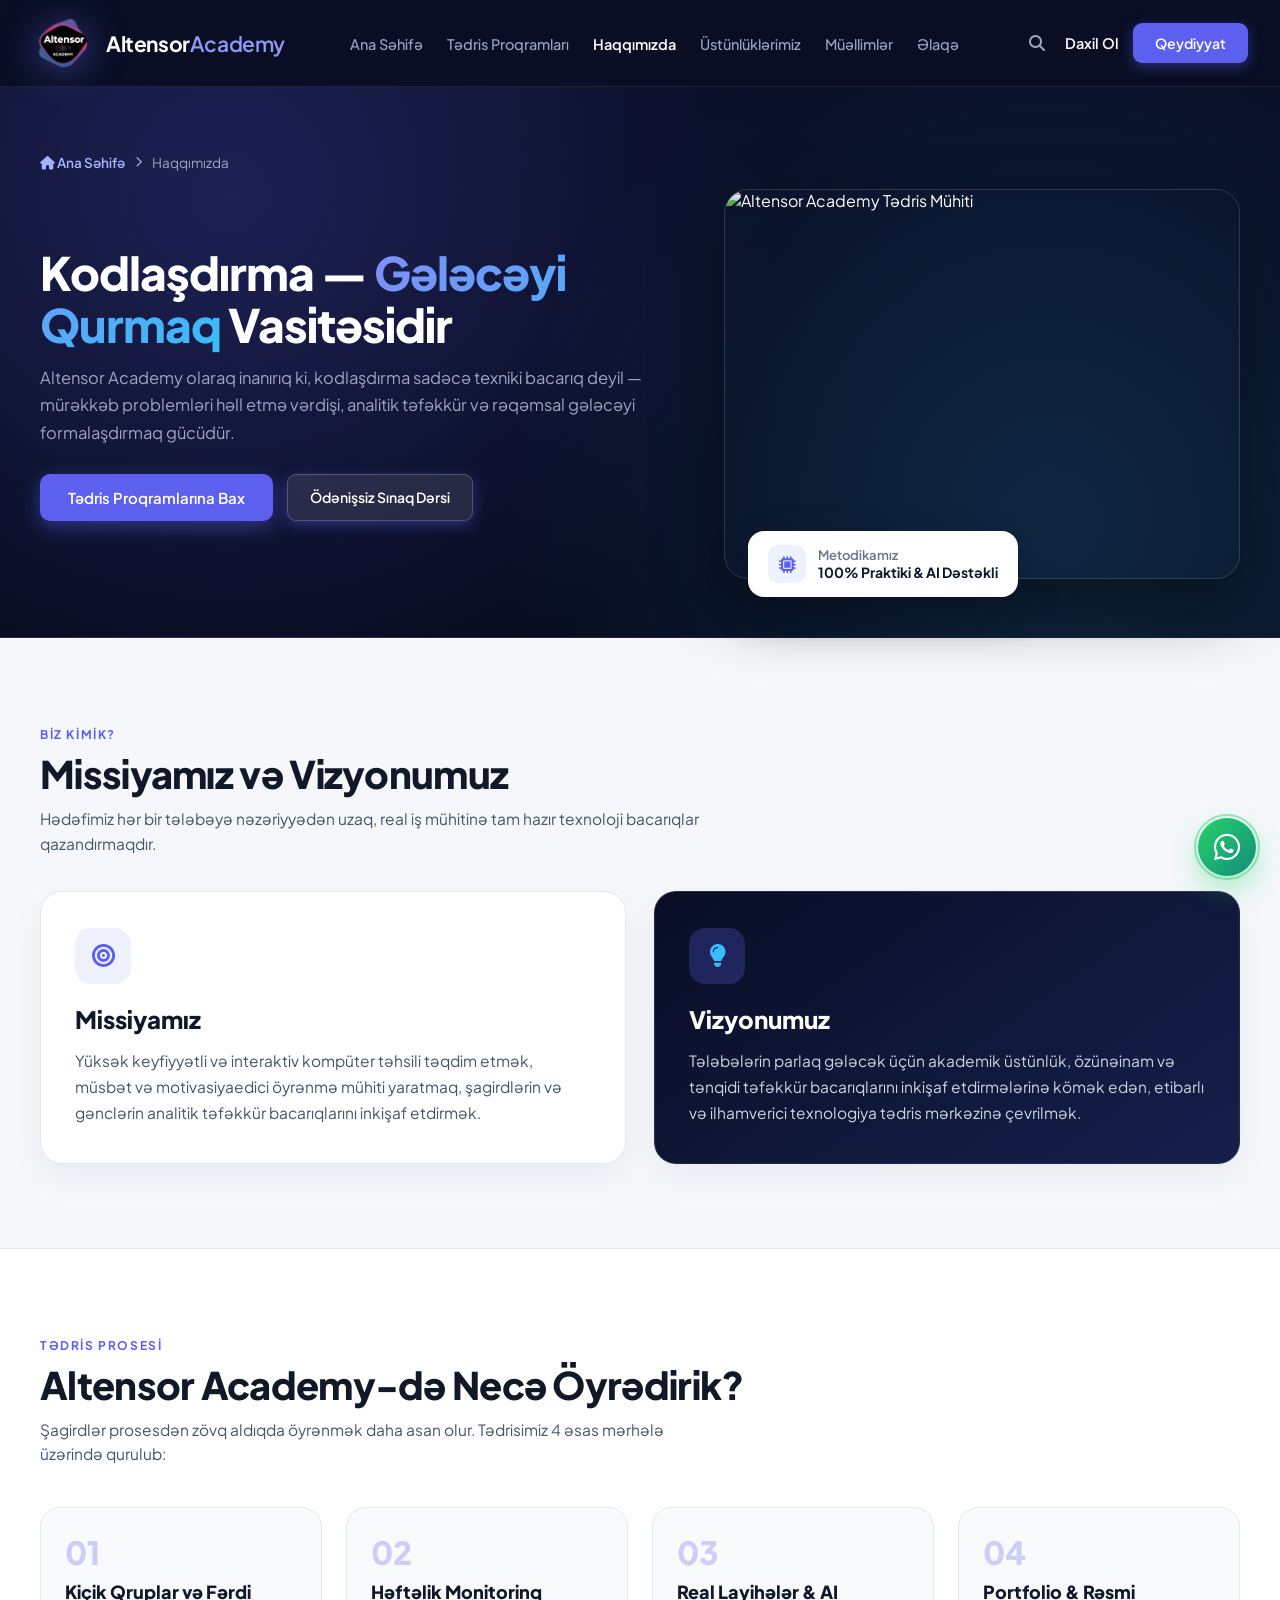
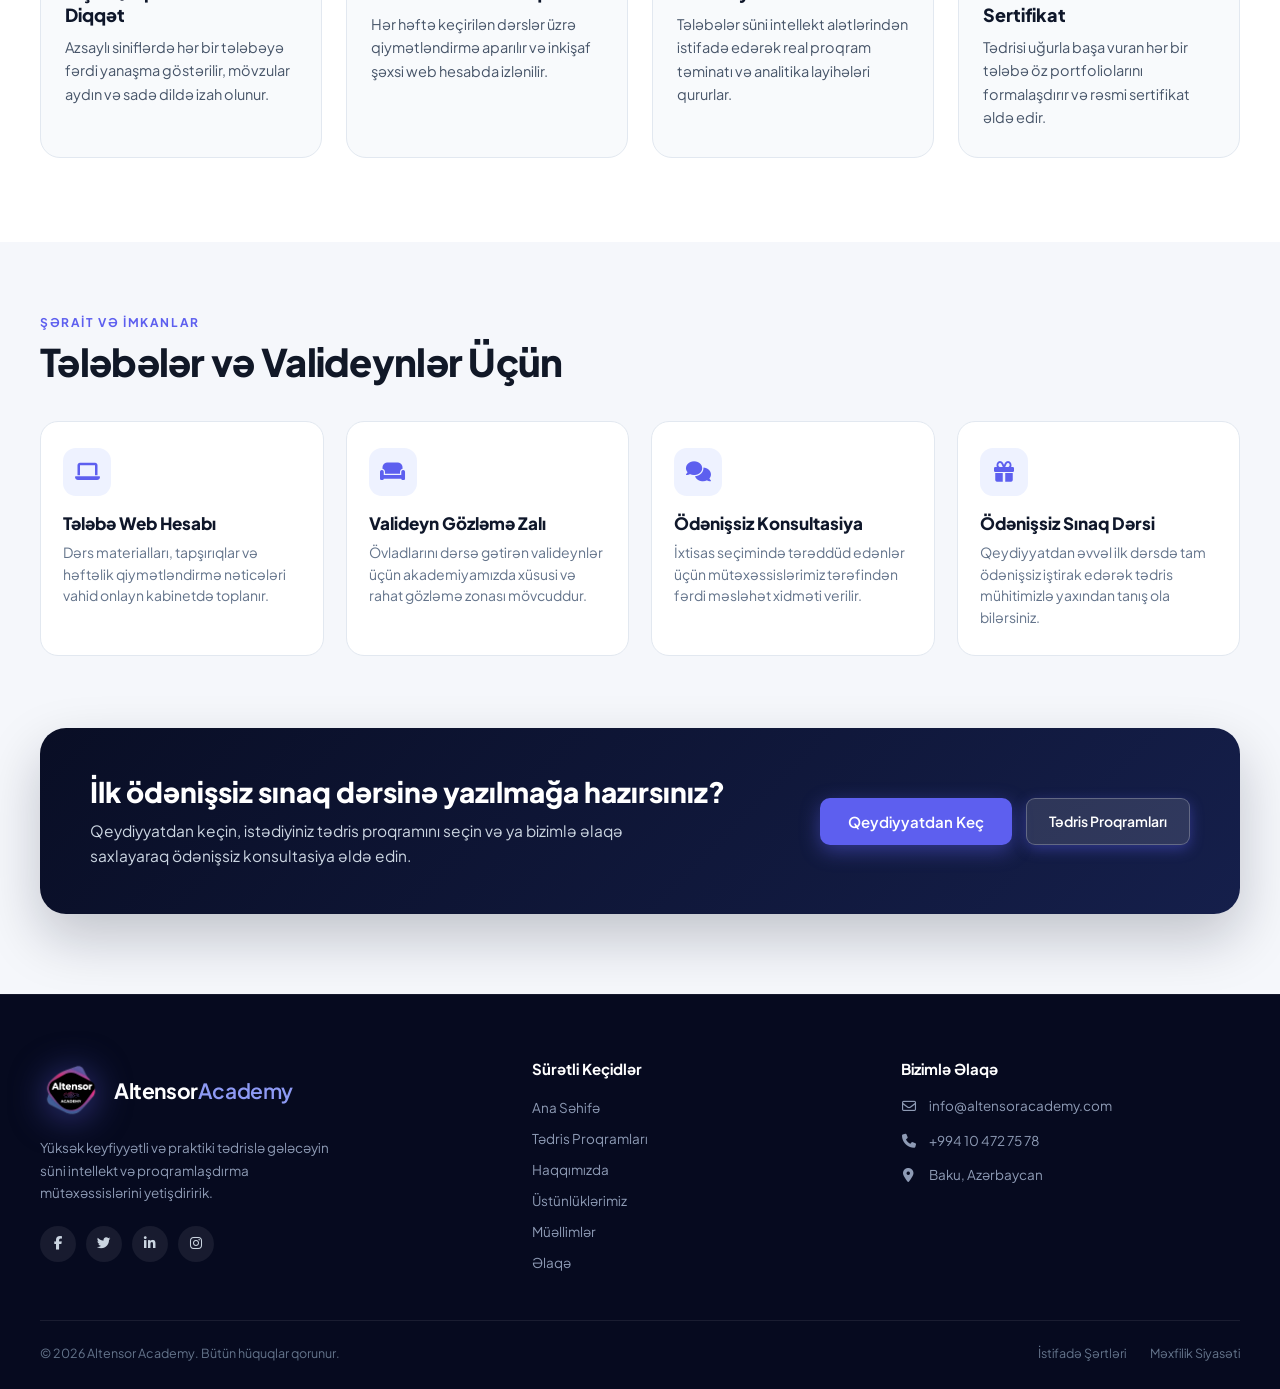
==== about.html @ 3a97adbc "Update Frontend: all pages, admin panel, mobile responsive, and api-altensoracademy.com config" ====
<!DOCTYPE html>
<html lang="az">
<head>
  <meta charset="UTF-8">
  <meta name="viewport" content="width=device-width, initial-scale=1.0">
  <title>Haqqımızda | Altensor Academy</title>

  <link rel="preconnect" href="https://fonts.googleapis.com">
  <link rel="preconnect" href="https://fonts.gstatic.com" crossorigin>
  <link href="https://fonts.googleapis.com/css2?family=Plus+Jakarta+Sans:wght@400;500;600;700;800&display=swap" rel="stylesheet">
  <link rel="stylesheet" href="https://cdnjs.cloudflare.com/ajax/libs/font-awesome/6.5.1/css/all.min.css">
  <link rel="stylesheet" href="css/style.css">
</head>
<body>

  <!-- TOP NAVIGATION BAR -->
  <header class="header-nav">
    <div class="nav-container">
      <a href="index.html" class="brand-logo" title="Altensor Academy">
        <img src="assets/images/logo.png" alt="Altensor Academy Loqo" class="main-logo-img">
        <div class="brand-name">
          Altensor<span>Academy</span>
        </div>
      </a>

      <ul class="nav-menu">
        <li><a href="index.html" class="nav-link">Ana Səhifə</a></li>
        <li class="nav-item-dropdown">
          <a href="courses.html" class="nav-link">
            Tədris Proqramları
          </a>
          <div class="mega-menu-dropdown" id="megaMenuDropdown">
            <div class="mega-sidebar" id="megaSidebar">
              <a href="courses.html?cat=proqramlasdirma" class="mega-cat-item active" data-cat="proqramlasdirma">
                <span class="mega-cat-title">Proqramlaşdırma & AI</span>
                <span class="mega-cat-sub">AI funksiyalı tam veb tətbiqlər</span>
              </a>
              <a href="courses.html?cat=mobil" class="mega-cat-item" data-cat="mobil">
                <span class="mega-cat-title">Mobil Proqramlaşdırma</span>
                <span class="mega-cat-sub">Android/iOS tətbiq və C# server</span>
              </a>
              <a href="courses.html?cat=datascience" class="mega-cat-item" data-cat="datascience">
                <span class="mega-cat-title">Süni İntellekt & Data</span>
                <span class="mega-cat-sub">Python ilə data təhlili və ML modeli</span>
              </a>
              <a href="courses.html?cat=analitika" class="mega-cat-item" data-cat="analitika">
                <span class="mega-cat-title">Data Analitika</span>
                <span class="mega-cat-sub">SQL ilə data və Power BI dashboard</span>
              </a>
              <a href="courses.html?cat=kids" class="mega-cat-item" data-cat="kids">
                <span class="mega-cat-title">Uşaqlar Üçün İT</span>
                <span class="mega-cat-sub">Öz saytını, oyununu və viktorinanı yarat</span>
              </a>
              <a href="courses.html?cat=biznes" class="mega-cat-item" data-cat="biznes">
                <span class="mega-cat-title">İT Biznes Analitika</span>
                <span class="mega-cat-sub">Biznes tələbi və texniki tapşırıq</span>
              </a>
            </div>
            <div class="mega-content">
              <div class="mega-courses-grid" id="megaCoursesGrid"></div>
              <div class="mega-footer">
                <span>Bütün tədris sahələri 100% praktiki layihələr üzərində qurulub</span>
                <a href="courses.html" class="mega-all-link">
                  Bütün tədris sahələri <i class="fa-solid fa-arrow-right"></i>
                </a>
              </div>
            </div>
          </div>
        </li>
        <li><a href="about.html" class="nav-link active">Haqqımızda</a></li>
        <li><a href="why-us.html" class="nav-link">Üstünlüklərimiz</a></li>
        <li><a href="teachers.html" class="nav-link">Müəllimlər</a></li>
        <li><a href="contact.html" class="nav-link">Əlaqə</a></li>
      </ul>

      <div class="nav-actions">
        <button class="btn-search" aria-label="Axtarış" title="Axtarış">
          <i class="fa-solid fa-magnifying-glass"></i>
        </button>
        <a href="login.html" class="link-login">Daxil Ol</a>
        <a href="register.html" class="btn-signup">Qeydiyyat</a>
        <button class="mobile-menu-btn" aria-label="Menyu">
          <i class="fa-solid fa-bars"></i>
        </button>
      </div>
    </div>
  </header>

  <!-- HERO SECTION -->
  <section class="courses-page-hero">
    <div class="courses-hero-inner">
      <div class="breadcrumb-trail">
        <a href="index.html"><i class="fa-solid fa-house"></i> Ana Səhifə</a>
        <i class="fa-solid fa-chevron-right" style="font-size: 11px;"></i>
        <span>Haqqımızda</span>
      </div>

      <div class="about-hero-grid">
        <div>
          <h1 class="courses-hero-title">
            Kodlaşdırma — <span>Gələcəyi Qurmaq</span> Vasitəsidir
          </h1>
          <p class="courses-hero-sub" style="margin-bottom: 28px;">
            Altensor Academy olaraq inanırıq ki, kodlaşdırma sadəcə texniki bacarıq deyil — mürəkkəb problemləri həll etmə vərdişi, analitik təfəkkür və rəqəmsal gələcəyi formalaşdırmaq gücüdür.
          </p>
          <div style="display:flex; gap:14px; flex-wrap:wrap;">
            <a href="courses.html" class="btn-explore">Tədris Proqramlarına Bax</a>
            <a href="register.html" class="btn-signup" style="background: rgba(255,255,255,0.1); border: 1px solid rgba(255,255,255,0.2);">
              Ödənişsiz Sınaq Dərsi
            </a>
          </div>
        </div>

        <div class="about-hero-media">
          <div class="about-hero-img-card">
            <img src="https://images.unsplash.com/photo-1531482615713-2afd69097998?auto=format&fit=crop&w=900&q=85" alt="Altensor Academy Tədris Mühiti">
          </div>
          <div class="about-hero-pill">
            <i class="fa-solid fa-microchip"></i>
            <div>
              <div style="font-size: 13px; color:#64748B; font-weight:600;">Metodikamız</div>
              <div>100% Praktiki & AI Dəstəkli</div>
            </div>
          </div>
        </div>
      </div>
    </div>
  </section>

  <!-- MİSSİYAMIZ VƏ VİZYONUMUZ -->
  <section class="about-light-section">
    <div class="study-fields-container">
      <span class="section-tag">BİZ KİMİK?</span>
      <h2 class="study-fields-title" style="margin-bottom: 10px;">Missiyamız və Vizyonumuz</h2>
      <p style="color:#475569; max-width:660px; font-size:15.5px; line-height:1.6;">
        Hədəfimiz hər bir tələbəyə nəzəriyyədən uzaq, real iş mühitinə tam hazır texnoloji bacarıqlar qazandırmaqdır.
      </p>

      <div class="mission-vision-grid">
        <div class="mv-card">
          <div class="mv-icon"><i class="fa-solid fa-bullseye"></i></div>
          <h3>Missiyamız</h3>
          <p>
            Yüksək keyfiyyətli və interaktiv kompüter təhsili təqdim etmək, müsbət və motivasiyaedici öyrənmə mühiti yaratmaq, şagirdlərin və gənclərin analitik təfəkkür bacarıqlarını inkişaf etdirmək.
          </p>
        </div>

        <div class="mv-card mv-dark">
          <div class="mv-icon"><i class="fa-solid fa-lightbulb"></i></div>
          <h3>Vizyonumuz</h3>
          <p>
            Tələbələrin parlaq gələcək üçün akademik üstünlük, özünəinam və tənqidi təfəkkür bacarıqlarını inkişaf etdirmələrinə kömək edən, etibarlı və ilhamverici texnologiya tədris mərkəzinə çevrilmək.
          </p>
        </div>
      </div>
    </div>
  </section>

  <!-- 4 ADDIMLIQ TƏDRİS YOLU -->
  <section class="about-white-section">
    <div class="study-fields-container">
      <span class="section-tag">TƏDRİS PROSESİ</span>
      <h2 class="study-fields-title" style="margin-bottom: 10px;">Altensor Academy-də Necə Öyrədirik?</h2>
      <p style="color:#475569; max-width:680px; font-size:15.5px; line-height:1.6;">
        Şagirdlər prosesdən zövq aldıqda öyrənmək daha asan olur. Tədrisimiz 4 əsas mərhələ üzərində qurulub:
      </p>

      <div class="steps-grid">
        <div class="step-card">
          <div class="step-num">01</div>
          <h4>Kiçik Qruplar və Fərdi Diqqət</h4>
          <p>Azsaylı siniflərdə hər bir tələbəyə fərdi yanaşma göstərilir, mövzular aydın və sadə dildə izah olunur.</p>
        </div>

        <div class="step-card">
          <div class="step-num">02</div>
          <h4>Həftəlik Monitorinq</h4>
          <p>Hər həftə keçirilən dərslər üzrə qiymətləndirmə aparılır və inkişaf şəxsi web hesabda izlənilir.</p>
        </div>

        <div class="step-card">
          <div class="step-num">03</div>
          <h4>Real Layihələr & AI</h4>
          <p>Tələbələr süni intellekt alətlərindən istifadə edərək real proqram təminatı və analitika layihələri qururlar.</p>
        </div>

        <div class="step-card">
          <div class="step-num">04</div>
          <h4>Portfolio & Rəsmi Sertifikat</h4>
          <p>Tədrisi uğurla başa vuran hər bir tələbə öz portfoliolarını formalaşdırır və rəsmi sertifikat əldə edir.</p>
        </div>
      </div>
    </div>
  </section>

  <!-- AKADEMİYA İMKANLARI -->
  <section class="about-light-section" style="padding-top: 68px; padding-bottom: 72px;">
    <div class="study-fields-container">
      <span class="section-tag">ŞƏRAİT VƏ İMKANLAR</span>
      <h2 class="study-fields-title" style="margin-bottom: 10px;">Tələbələr və Valideynlər Üçün</h2>

      <div class="facilities-grid">
        <div class="facility-card">
          <div class="facility-icon"><i class="fa-solid fa-laptop"></i></div>
          <h4>Tələbə Web Hesabı</h4>
          <p>Dərs materialları, tapşırıqlar və həftəlik qiymətləndirmə nəticələri vahid onlayn kabinetdə toplanır.</p>
        </div>

        <div class="facility-card">
          <div class="facility-icon"><i class="fa-solid fa-couch"></i></div>
          <h4>Valideyn Gözləmə Zalı</h4>
          <p>Övladlarını dərsə gətirən valideynlər üçün akademiyamızda xüsusi və rahat gözləmə zonası mövcuddur.</p>
        </div>

        <div class="facility-card">
          <div class="facility-icon"><i class="fa-solid fa-comments"></i></div>
          <h4>Ödənişsiz Konsultasiya</h4>
          <p>İxtisas seçimində tərəddüd edənlər üçün mütəxəssislərimiz tərəfindən fərdi məsləhət xidməti verilir.</p>
        </div>

        <div class="facility-card">
          <div class="facility-icon"><i class="fa-solid fa-gift"></i></div>
          <h4>Ödənişsiz Sınaq Dərsi</h4>
          <p>Qeydiyyatdan əvvəl ilk dərsdə tam ödənişsiz iştirak edərək tədris mühitimizlə yaxından tanış ola bilərsiniz.</p>
        </div>
      </div>
    </div>
  </section>

  <!-- CTA BANNER -->
  <section class="courses-cta-section">
    <div class="study-fields-container">
      <div class="courses-cta-box">
        <div class="courses-cta-text">
          <h3>İlk ödənişsiz sınaq dərsinə yazılmağa hazırsınız?</h3>
          <p>Qeydiyyatdan keçin, istədiyiniz tədris proqramını seçin və ya bizimlə əlaqə saxlayaraq ödənişsiz konsultasiya əldə edin.</p>
        </div>
        <div class="courses-cta-actions">
          <a href="register.html" class="btn-explore">Qeydiyyatdan Keç</a>
          <a href="courses.html" class="btn-signup" style="background: rgba(255,255,255,0.12); border: 1px solid rgba(255,255,255,0.25);">
            Tədris Proqramları
          </a>
        </div>
      </div>
    </div>
  </section>

  <!-- FOOTER -->
  <footer class="site-footer" id="contact">
    <div class="footer-container">
      <div class="footer-top">
        <div class="footer-col footer-brand-col">
          <a href="index.html" class="brand-logo footer-logo">
            <img src="assets/images/logo.png" alt="Altensor Academy" class="main-logo-img">
            <div class="brand-name">
              Altensor<span>Academy</span>
            </div>
          </a>
          <p class="footer-desc">
            Yüksək keyfiyyətli və praktiki tədrislə gələcəyin süni intellekt və proqramlaşdırma mütəxəssislərini yetişdiririk.
          </p>
          <div class="footer-socials">
            <a href="#" class="social-circle" aria-label="Facebook"><i class="fa-brands fa-facebook-f"></i></a>
            <a href="#" class="social-circle" aria-label="Twitter"><i class="fa-brands fa-twitter"></i></a>
            <a href="#" class="social-circle" aria-label="LinkedIn"><i class="fa-brands fa-linkedin-in"></i></a>
            <a href="https://www.instagram.com/altensor.academy?vrfl=MWppcjVxbjloYjBxdg==" target="_blank" rel="noopener noreferrer" class="social-circle" aria-label="Instagram"><i class="fa-brands fa-instagram"></i></a>
          </div>
        </div>

        <div class="footer-col">
          <h4 class="footer-heading">Sürətli Keçidlər</h4>
          <ul class="footer-links">
            <li><a href="index.html">Ana Səhifə</a></li>
            <li><a href="courses.html">Tədris Proqramları</a></li>
            <li><a href="about.html">Haqqımızda</a></li>
            <li><a href="why-us.html">Üstünlüklərimiz</a></li>
            <li><a href="teachers.html">Müəllimlər</a></li>
            <li><a href="contact.html">Əlaqə</a></li>
          </ul>
        </div>

        <div class="footer-col">
          <h4 class="footer-heading">Bizimlə Əlaqə</h4>
          <ul class="footer-contact-list">
            <li>
              <i class="fa-regular fa-envelope"></i>
              <a href="mailto:info@altensoracademy.com">info@altensoracademy.com</a>
            </li>
            <li>
              <i class="fa-solid fa-phone"></i>
              <a href="tel:+994104727578">+994 10 472 75 78</a>
            </li>
            <li>
              <i class="fa-solid fa-location-dot"></i>
              <span>Baku, Azərbaycan</span>
            </li>
          </ul>
        </div>
      </div>

      <div class="footer-bottom">
        <p class="copyright-text">© 2026 Altensor Academy. Bütün hüquqlar qorunur.</p>
        <div class="footer-bottom-links">
          <a href="#">İstifadə Şərtləri</a>
          <a href="#">Məxfilik Siyasəti</a>
        </div>
      </div>
    </div>
  </footer>

  <script src="js/config.js"></script>
  <script src="js/main.js"></script>
</body>
</html>
---- css/style.css ----
/* ========================================================
   ALTENSOR ACADEMY - ƏSAS STİL FAYLI (style.css)
   ======================================================== */

:root {
  --bg-dark: #080B1A;
  --nav-bg: #090E25;
  --hero-bg: #090E25;
  --primary-purple: #5D5FEF;
  --primary-hover: #4B4CE5;
  --accent-glow: rgba(93, 95, 239, 0.4);
  --accent-purple: #7C7FF6;
  --text-white: #FFFFFF;
  --text-muted: #8E9AB4;
  --text-dark: #1E293B;
  --border-color: rgba(255, 255, 255, 0.08);
  --card-shadow: 0 16px 36px rgba(0, 0, 0, 0.28);
}

* {
  margin: 0;
  padding: 0;
  box-sizing: border-box;
  font-family: 'Plus Jakarta Sans', sans-serif;
}

body {
  background-color: var(--bg-dark);
  color: var(--text-white);
  min-height: 100vh;
  -webkit-font-smoothing: antialiased;
  overflow-x: hidden;
}

/* ========================================================
   TOP NAVIGATION BAR (Navbar)
   ======================================================== */
.header-nav {
  background-color: var(--nav-bg);
  border-bottom: 1px solid var(--border-color);
  position: sticky;
  top: 0;
  z-index: 1000;
  width: 100%;
}

.nav-container {
  max-width: 1400px;
  margin: 0 auto;
  padding: 0 32px;
  height: 86px;
  display: flex;
  align-items: center;
  justify-content: space-between;
  gap: 28px;
}

.brand-logo {
  display: flex;
  align-items: center;
  gap: 12px;
  text-decoration: none;
  color: var(--text-white);
  flex-shrink: 0;
  white-space: nowrap;
}

.main-logo-img {
  height: 62px;
  width: auto;
  object-fit: contain;
  filter: brightness(1.12) contrast(1.08) drop-shadow(0 4px 18px rgba(99, 102, 241, 0.5));
  transition: transform 0.25s ease, filter 0.25s ease;
}

.brand-logo:hover .main-logo-img {
  transform: scale(1.05);
  filter: brightness(1.2) drop-shadow(0 6px 24px rgba(129, 140, 248, 0.7));
}

.brand-name {
  font-size: 21px;
  font-weight: 700;
  letter-spacing: -0.4px;
  color: #FFFFFF;
}

.brand-name span {
  color: #8E9AF4;
  font-weight: 600;
}

.nav-menu {
  display: flex;
  align-items: center;
  list-style: none;
  gap: 24px;
  margin: 0;
  padding: 0;
}

.nav-item-dropdown {
  position: relative;
  padding: 28px 0;
  margin: -28px 0;
}

.nav-link {
  color: #9AA6C2;
  text-decoration: none;
  font-size: 14.5px;
  font-weight: 500;
  transition: all 0.2s ease;
  white-space: nowrap;
  display: inline-flex;
  align-items: center;
  gap: 6px;
}

.nav-link i.dropdown-chevron {
  font-size: 11px;
  transition: transform 0.25s ease;
}

.nav-item-dropdown:hover .nav-link {
  color: #FFFFFF;
}

.nav-item-dropdown:hover .nav-link i.dropdown-chevron {
  transform: rotate(180deg);
}

/* Mega-Menu Dropdown (Code Academy style adapted to Altensor Academy) */
.mega-menu-dropdown {
  position: absolute;
  top: 100%;
  left: -140px;
  width: 780px;
  background: #FFFFFF;
  border-radius: 18px;
  box-shadow: 0 28px 70px rgba(9, 14, 37, 0.35), 0 0 0 1px rgba(15, 23, 42, 0.06);
  display: grid;
  grid-template-columns: 265px 1fr;
  overflow: hidden;
  opacity: 0;
  visibility: hidden;
  transform: translateY(12px);
  transition: all 0.24s cubic-bezier(0.16, 1, 0.3, 1);
  z-index: 2000;
  pointer-events: none;
}

.nav-item-dropdown:hover .mega-menu-dropdown {
  opacity: 1;
  visibility: visible;
  transform: translateY(0);
  pointer-events: auto;
}

.mega-sidebar {
  background: #F4F6F9;
  padding: 16px 0;
  display: flex;
  flex-direction: column;
  border-right: 1px solid #E5E9F0;
}

.mega-cat-item {
  padding: 14px 24px;
  cursor: pointer;
  transition: all 0.18s ease;
  border-left: 3px solid transparent;
  text-decoration: none;
  display: block;
}

.mega-cat-item:hover,
.mega-cat-item.active {
  background: #FFFFFF;
  border-left-color: #5D5FEF;
}

.mega-cat-title {
  display: block;
  font-size: 14.5px;
  font-weight: 700;
  color: #111827;
  margin-bottom: 3px;
}

.mega-cat-sub {
  display: block;
  font-size: 12px;
  color: #6B7280;
  line-height: 1.35;
}

.mega-content {
  padding: 28px 30px;
  background: #FFFFFF;
  display: flex;
  flex-direction: column;
  justify-content: space-between;
}

.mega-courses-grid {
  display: grid;
  grid-template-columns: repeat(2, 1fr);
  gap: 20px;
}

.mega-course-card {
  display: flex;
  align-items: flex-start;
  gap: 14px;
  padding: 14px;
  border-radius: 14px;
  text-decoration: none;
  transition: background 0.2s ease, transform 0.2s ease;
  border: 1px solid transparent;
}

.mega-course-card:hover {
  background: #F8FAFC;
  border-color: #E2E8F0;
  transform: translateY(-2px);
}

.mega-course-icon {
  width: 44px;
  height: 44px;
  border-radius: 12px;
  display: flex;
  align-items: center;
  justify-content: center;
  font-size: 19px;
  flex-shrink: 0;
}

.mega-course-info h4 {
  font-size: 14.5px;
  font-weight: 700;
  color: #0F172A;
  margin-bottom: 8px;
  line-height: 1.35;
}

.mega-course-tags {
  display: flex;
  flex-wrap: wrap;
  gap: 6px;
}

.mega-tag {
  font-size: 11px;
  font-weight: 600;
  color: #475569;
  background: #F1F5F9;
  padding: 4px 10px;
  border-radius: 50px;
}

.mega-footer {
  margin-top: 22px;
  padding-top: 16px;
  border-top: 1px solid #F1F5F9;
  display: flex;
  align-items: center;
  justify-content: space-between;
}

.mega-footer span {
  font-size: 12.5px;
  color: #64748B;
}

.mega-all-link {
  font-size: 13px;
  font-weight: 700;
  color: #5D5FEF;
  text-decoration: none;
  display: inline-flex;
  align-items: center;
  gap: 6px;
}

.mega-all-link:hover {
  text-decoration: underline;
}

.nav-link:hover,
.nav-link.active {
  color: #FFFFFF;
  font-weight: 600;
}

.nav-actions {
  display: flex;
  align-items: center;
  gap: 14px;
  flex-shrink: 0;
  white-space: nowrap;
}

.btn-search {
  background: transparent;
  border: none;
  color: #9AA6C2;
  font-size: 16px;
  cursor: pointer;
  padding: 6px;
  display: flex;
  align-items: center;
  justify-content: center;
  transition: color 0.2s ease, transform 0.2s ease;
}

.btn-search:hover {
  color: #FFFFFF;
  transform: scale(1.1);
}

.link-login {
  color: #FFFFFF;
  text-decoration: none;
  font-size: 14.5px;
  font-weight: 600;
  transition: color 0.2s ease;
}

.link-login:hover {
  color: #A5B4FC;
}

.btn-signup {
  background: #5D5FEF;
  color: #FFFFFF;
  text-decoration: none;
  font-size: 14px;
  font-weight: 600;
  padding: 11px 22px;
  border-radius: 9px;
  transition: all 0.25s ease;
  display: inline-flex;
  align-items: center;
  justify-content: center;
  box-shadow: 0 4px 14px rgba(93, 95, 239, 0.4);
  white-space: nowrap;
}

.btn-signup:hover {
  background: var(--primary-hover);
  box-shadow: 0 6px 20px rgba(93, 95, 239, 0.6);
  transform: translateY(-1px);
}

.mobile-menu-btn {
  display: none;
  background: transparent;
  border: none;
  color: #FFFFFF;
  font-size: 22px;
  cursor: pointer;
}

/* ========================================================
   HERO SECTION
   ======================================================== */
.hero-section {
  background: linear-gradient(180deg, #090E25 0%, #060919 100%);
  padding: 45px 0 65px 0;
  position: relative;
  overflow: visible;
}

.hero-container {
  max-width: 1360px;
  margin: 0 auto;
  padding: 0 40px;
  display: grid;
  grid-template-columns: 1.05fr 1fr;
  align-items: center;
  gap: 60px;
}

.hero-left {
  max-width: 580px;
}

.welcome-pill {
  display: inline-flex;
  align-items: center;
  gap: 10px;
  color: #9AA6C2;
  font-size: 12.5px;
  font-weight: 700;
  letter-spacing: 1.2px;
  text-transform: uppercase;
  margin-bottom: 24px;
}

.welcome-pill .play-circle {
  width: 22px;
  height: 22px;
  border-radius: 50%;
  background: rgba(93, 95, 239, 0.2);
  border: 1px solid rgba(124, 127, 246, 0.4);
  display: flex;
  align-items: center;
  justify-content: center;
  color: #7C7FF6;
  font-size: 9px;
}

.hero-title {
  font-size: 50px;
  font-weight: 800;
  line-height: 1.2;
  letter-spacing: -1px;
  color: #FFFFFF;
  margin-bottom: 20px;
}

.hero-title .highlight-career {
  color: #6C6FF7;
}

.hero-desc {
  color: var(--text-muted);
  font-size: 16px;
  line-height: 1.65;
  margin-bottom: 34px;
  max-width: 500px;
}

.hero-actions {
  display: flex;
  align-items: center;
  gap: 16px;
  margin-bottom: 36px;
}

.btn-explore {
  background: #5D5FEF;
  color: #FFFFFF;
  font-size: 15px;
  font-weight: 600;
  padding: 14px 28px;
  border-radius: 10px;
  text-decoration: none;
  display: inline-flex;
  align-items: center;
  justify-content: center;
  box-shadow: 0 6px 20px rgba(93, 95, 239, 0.45);
  transition: all 0.25s ease;
  white-space: nowrap;
}

.btn-explore:hover {
  background: var(--primary-hover);
  transform: translateY(-2px);
  box-shadow: 0 8px 26px rgba(93, 95, 239, 0.6);
}

.btn-preview {
  background: rgba(255, 255, 255, 0.04);
  color: #FFFFFF;
  font-size: 15px;
  font-weight: 600;
  padding: 13px 24px;
  border-radius: 10px;
  text-decoration: none;
  display: inline-flex;
  align-items: center;
  gap: 10px;
  border: 1px solid rgba(255, 255, 255, 0.12);
  transition: all 0.25s ease;
  white-space: nowrap;
}

.btn-preview:hover {
  background: rgba(255, 255, 255, 0.08);
  border-color: rgba(255, 255, 255, 0.24);
  transform: translateY(-2px);
}

.btn-preview i {
  font-size: 12px;
  color: #7C7FF6;
}

/* Social Proof */
.social-proof {
  display: flex;
  align-items: center;
  gap: 28px;
}

.avatar-group {
  display: flex;
  align-items: center;
}

.avatar-img {
  width: 40px;
  height: 40px;
  border-radius: 50%;
  border: 2.5px solid #090E25;
  margin-left: -10px;
  object-fit: cover;
  background-color: #242B48;
}

.avatar-img:first-child {
  margin-left: 0;
}

.students-count-wrap {
  margin-left: 14px;
}

.students-number {
  font-size: 15px;
  font-weight: 700;
  color: #FFFFFF;
  line-height: 1.2;
}

.students-number:empty {
  display: none;
}

.students-label {
  font-size: 12.5px;
  color: var(--text-muted);
  white-space: nowrap;
}

.proof-divider {
  width: 1px;
  height: 34px;
  background: rgba(255, 255, 255, 0.12);
}

.rating-wrap {
  display: flex;
  flex-direction: column;
  gap: 3px;
}

.stars-row {
  display: flex;
  align-items: center;
  gap: 4px;
  color: #FBBF24;
  font-size: 13px;
}

.rating-val {
  font-size: 15px;
  font-weight: 700;
  color: #FFFFFF;
  margin-left: 4px;
}

.reviews-label {
  font-size: 12.5px;
  color: var(--text-muted);
  white-space: nowrap;
}

/* Right Hero Column */
.hero-right {
  position: relative;
  display: flex;
  justify-content: center;
  align-items: center;
  padding: 30px 20px;
}

.hero-image-card {
  width: 100%;
  max-width: 480px;
  height: 520px;
  border-radius: 32px;
  overflow: hidden;
  box-shadow: 0 25px 60px rgba(0, 0, 0, 0.45);
  position: relative;
  background-color: #1a223f;
}

.hero-image-card img {
  width: 100%;
  height: 100%;
  object-fit: cover;
  object-position: center top;
  display: block;
}

/* 4 Floating Badges */
.floating-badge {
  position: absolute;
  background: #FFFFFF;
  color: var(--text-dark);
  padding: 14px 18px;
  border-radius: 16px;
  box-shadow: var(--card-shadow);
  display: flex;
  align-items: center;
  justify-content: space-between;
  gap: 16px;
  min-width: 175px;
  z-index: 10;
  transition: transform 0.3s ease, box-shadow 0.3s ease;
  cursor: default;
}

.floating-badge:hover {
  transform: translateY(-4px);
  box-shadow: 0 20px 42px rgba(0, 0, 0, 0.35);
}

.badge-icon-box {
  width: 40px;
  height: 40px;
  border-radius: 12px;
  display: flex;
  align-items: center;
  justify-content: center;
  font-size: 18px;
  flex-shrink: 0;
}

.badge-info {
  display: flex;
  flex-direction: column;
  justify-content: center;
}

.badge-label {
  font-size: 12.5px;
  color: #64748B;
  font-weight: 600;
  margin-bottom: 2px;
  white-space: nowrap;
}

.badge-value {
  font-size: 18px;
  font-weight: 800;
  color: #0F172A;
  line-height: 1.2;
  white-space: nowrap;
}

.badge-value:empty {
  display: none;
}

.badge-students {
  top: 50px;
  left: 10px;
  animation: floatGentle 5s ease-in-out infinite;
}

.badge-students .badge-icon-box {
  background: #EEF2FF;
  color: #5D5FEF;
}

.badge-certificates {
  top: 130px;
  right: 15px;
  animation: floatGentle 5.5s ease-in-out infinite 0.8s;
}

.badge-certificates .badge-icon-box {
  background: #FEF3C7;
  color: #D97706;
}

.badge-courses {
  bottom: 120px;
  left: 0px;
  animation: floatGentle 6s ease-in-out infinite 1.5s;
}

.badge-courses .badge-icon-box {
  background: #F3E8FF;
  color: #9333EA;
}

.badge-success {
  bottom: 50px;
  right: 25px;
  animation: floatGentle 5.2s ease-in-out infinite 2s;
}

.badge-success .badge-icon-box {
  background: #FEF3C7;
  color: #D97706;
}

@keyframes floatGentle {
  0% {
    transform: translateY(0px);
  }
  50% {
    transform: translateY(-8px);
  }
  100% {
    transform: translateY(0px);
  }
}

/* ========================================================
   WHY CHOOSE US (Niyə Bizim Akademiya? - 4 Ağ Kart)
   ======================================================== */
.why-us-section {
  background-color: #FFFFFF;
  padding: 60px 0 35px 0;
  position: relative;
}

.why-container {
  max-width: 1360px;
  margin: 0 auto;
  padding: 0 40px;
  text-align: center;
}

.section-tag {
  color: #5D5FEF;
  font-size: 12px;
  font-weight: 700;
  letter-spacing: 1.6px;
  text-transform: uppercase;
  margin-bottom: 8px;
  display: inline-block;
}

.section-heading {
  color: #0F172A;
  font-size: 36px;
  font-weight: 800;
  letter-spacing: -0.8px;
  margin-bottom: 36px;
}

.features-grid {
  display: grid;
  grid-template-columns: repeat(3, 1fr);
  gap: 28px;
}

.feature-card {
  --card-accent: #5D5FEF;
  --card-glow: rgba(93, 95, 239, 0.14);
  background: #FFFFFF;
  border: 1px solid #E8EEF5;
  border-radius: 20px;
  padding: 32px 26px;
  text-align: left;
  box-shadow: 0 6px 24px rgba(15, 23, 42, 0.04);
  transition: transform 0.25s cubic-bezier(0.16, 1, 0.3, 1), box-shadow 0.3s ease, border-color 0.3s ease;
  display: flex;
  flex-direction: column;
  position: relative;
  overflow: hidden;
  will-change: transform;
}

.card-accent-purple { --card-accent: #5D5FEF; --card-glow: rgba(93, 95, 239, 0.12); }
.card-accent-blue   { --card-accent: #3B82F6; --card-glow: rgba(59, 130, 246, 0.12); }
.card-accent-green  { --card-accent: #10B981; --card-glow: rgba(16, 185, 129, 0.12); }
.card-accent-amber  { --card-accent: #F59E0B; --card-glow: rgba(245, 158, 11, 0.12); }
.card-accent-indigo { --card-accent: #6366F1; --card-glow: rgba(99, 102, 241, 0.12); }
.card-accent-rose   { --card-accent: #EC4899; --card-glow: rgba(236, 72, 153, 0.12); }

/* Siçanı izləyən zərif işıq (Spotlight) */
.feature-card::before {
  content: "";
  position: absolute;
  inset: 0;
  background: radial-gradient(
    360px circle at var(--mouse-x, 50%) var(--mouse-y, 50%),
    var(--card-glow),
    transparent 70%
  );
  opacity: 0;
  transition: opacity 0.35s ease;
  pointer-events: none;
  z-index: 0;
}

/* Alt hissədə soldan sağa açılan rəngli xətt */
.feature-card::after {
  content: "";
  position: absolute;
  bottom: 0;
  left: 0;
  height: 3.5px;
  width: 100%;
  background: var(--card-accent);
  transform: scaleX(0);
  transform-origin: left center;
  transition: transform 0.35s cubic-bezier(0.16, 1, 0.3, 1);
  z-index: 2;
}

.feature-card > * {
  position: relative;
  z-index: 1;
}

.feature-card:hover {
  transform: translateY(-7px);
  box-shadow: 0 20px 38px rgba(15, 23, 42, 0.09);
  border-color: var(--card-accent);
}

.feature-card:hover::before {
  opacity: 1;
}

.feature-card:hover::after {
  transform: scaleX(1);
}

.feature-icon-box {
  width: 48px;
  height: 48px;
  border-radius: 14px;
  display: flex;
  align-items: center;
  justify-content: center;
  font-size: 20px;
  color: #FFFFFF;
  margin-bottom: 20px;
  transition: transform 0.35s cubic-bezier(0.34, 1.56, 0.64, 1), box-shadow 0.35s ease;
}

.feature-card:hover .feature-icon-box {
  transform: scale(1.14) rotate(-6deg);
}

.feature-card:hover .feature-title {
  color: var(--card-accent);
}

.feature-title {
  transition: color 0.25s ease;
}

/* 6 Rəngli İkonlar */
.icon-purple {
  background: #5D5FEF;
  box-shadow: 0 8px 18px rgba(93, 95, 239, 0.3);
}

.icon-blue {
  background: #3B82F6;
  box-shadow: 0 8px 18px rgba(59, 130, 246, 0.3);
}

.icon-green {
  background: #10B981;
  box-shadow: 0 8px 18px rgba(16, 185, 129, 0.3);
}

.icon-amber {
  background: #F59E0B;
  box-shadow: 0 8px 18px rgba(245, 158, 11, 0.3);
}

.icon-indigo {
  background: #6366F1;
  box-shadow: 0 8px 18px rgba(99, 102, 241, 0.3);
}

.icon-rose {
  background: #EC4899;
  box-shadow: 0 8px 18px rgba(236, 72, 153, 0.3);
}

.feature-title {
  color: #0F172A;
  font-size: 18px;
  font-weight: 700;
  line-height: 1.35;
  margin-bottom: 10px;
}

.feature-desc {
  color: #64748B;
  font-size: 14px;
  line-height: 1.6;
  margin: 0;
}

/* Broşür Sitat və Xətt Bölməsi */
.why-quote-wrap {
  margin-top: 60px;
  display: flex;
  flex-direction: column;
  align-items: center;
  text-align: center;
}

.why-quote-line {
  width: 140px;
  height: 3px;
  background: #090E25;
  border-radius: 3px;
  margin-bottom: 24px;
}

.why-quote-text {
  font-size: 20px;
  font-weight: 700;
  color: #0F172A;
  font-style: italic;
  max-width: 650px;
  line-height: 1.5;
}

@media (max-width: 1100px) {
  .features-grid {
    grid-template-columns: repeat(2, 1fr);
    gap: 24px;
  }
}

@media (max-width: 640px) {
  .features-grid {
    grid-template-columns: 1fr;
  }
  .section-heading {
    font-size: 30px;
  }
  .why-us-section {
    padding: 70px 0;
  }
}

/* ========================================================
   POPULAR COURSES (Tədris Proqramlarımız - Broşür Kursları)
   ======================================================== */
.courses-section {
  background-color: #FFFFFF;
  padding: 35px 0 36px 0;
}

.courses-container {
  max-width: 1360px;
  margin: 0 auto;
  padding: 0 40px;
}

.courses-header {
  position: relative;
  display: flex;
  flex-direction: column;
  align-items: center;
  text-align: center;
  margin-bottom: 36px;
}

.courses-header .section-heading {
  margin-bottom: 0;
}

.btn-view-all {
  position: absolute;
  right: 0;
  bottom: 4px;
  background: #FFFFFF;
  color: #5D5FEF;
  border: 1.5px solid #C7D2FE;
  padding: 11px 24px;
  border-radius: 10px;
  font-size: 14px;
  font-weight: 600;
  text-decoration: none;
  transition: all 0.25s ease;
}

.btn-view-all:hover {
  background: #5D5FEF;
  color: #FFFFFF;
  border-color: #5D5FEF;
  box-shadow: 0 6px 18px rgba(93, 95, 239, 0.28);
}

/* Course Cards Grid (3x2 = 6 Real Brochure Courses) */
.courses-grid {
  display: grid;
  grid-template-columns: repeat(3, 1fr);
  gap: 30px;
}

.course-card {
  background: #FFFFFF;
  border-radius: 20px;
  border: 1px solid #E2E8F0;
  overflow: hidden;
  box-shadow: 0 6px 24px rgba(15, 23, 42, 0.04);
  transition: all 0.3s cubic-bezier(0.16, 1, 0.3, 1);
  display: flex;
  flex-direction: column;
}

.course-card:hover {
  transform: translateY(-7px);
  box-shadow: 0 20px 42px rgba(15, 23, 42, 0.09);
  border-color: #CBD5E1;
}

/* Course Image & Tech Icon Overlay */
.course-thumb {
  position: relative;
  height: 200px;
  width: 100%;
  overflow: hidden;
  background: #0F172A;
}

.course-thumb img {
  width: 100%;
  height: 100%;
  object-fit: cover;
  transition: transform 0.45s ease;
}

.course-card:hover .course-thumb img {
  transform: scale(1.06);
}

.course-thumb-overlay {
  position: absolute;
  inset: 0;
  background: linear-gradient(180deg, rgba(9, 14, 37, 0.15) 0%, rgba(9, 14, 37, 0.65) 100%);
  display: flex;
  align-items: center;
  justify-content: center;
}

.course-tech-badge {
  width: 54px;
  height: 54px;
  border-radius: 50%;
  background: rgba(255, 255, 255, 0.94);
  color: #0F172A;
  display: flex;
  align-items: center;
  justify-content: center;
  font-size: 22px;
  box-shadow: 0 8px 24px rgba(0, 0, 0, 0.25);
  transition: transform 0.3s ease;
}

.course-card:hover .course-tech-badge {
  transform: scale(1.1);
}

/* Course Body */
.course-body {
  padding: 24px 24px 22px 24px;
  display: flex;
  flex-direction: column;
  flex: 1;
}

.course-category {
  display: inline-block;
  align-self: flex-start;
  font-size: 12px;
  font-weight: 700;
  padding: 4px 12px;
  border-radius: 6px;
  margin-bottom: 12px;
}

.cat-purple {
  background: #EEF2FF;
  color: #5D5FEF;
}

.cat-blue {
  background: #EFF6FF;
  color: #2563EB;
}

.cat-emerald {
  background: #ECFDF5;
  color: #059669;
}

.cat-amber {
  background: #FFFBEB;
  color: #D97706;
}

.cat-rose {
  background: #FDF2F8;
  color: #DB2777;
}

.course-title {
  color: #0F172A;
  font-size: 19px;
  font-weight: 800;
  line-height: 1.35;
  margin-bottom: 10px;
}

.course-desc {
  color: #64748B;
  font-size: 14px;
  line-height: 1.6;
  margin-bottom: 18px;
  flex: 1;
}

/* Course Schedule & Format Info */
.course-meta {
  display: flex;
  align-items: center;
  justify-content: space-between;
  gap: 10px;
  font-size: 12.5px;
  color: #64748B;
  font-weight: 500;
  padding-bottom: 16px;
  border-bottom: 1px solid #F1F5F9;
  margin-bottom: 16px;
}

.course-meta span {
  display: inline-flex;
  align-items: center;
  gap: 6px;
}

.course-meta i {
  color: #5D5FEF;
  font-size: 13px;
}

/* Course Footer: Status + Apply Button */
.course-footer {
  display: flex;
  align-items: center;
  justify-content: space-between;
}

.course-status {
  display: inline-flex;
  align-items: center;
  gap: 7px;
  font-size: 13px;
  font-weight: 700;
  color: #059669;
}

.status-dot {
  width: 8px;
  height: 8px;
  border-radius: 50%;
  background: #10B981;
  box-shadow: 0 0 0 3px rgba(16, 185, 129, 0.2);
}

.btn-course-apply {
  background: #EEF2FF;
  color: #5D5FEF;
  text-decoration: none;
  font-size: 13.5px;
  font-weight: 700;
  padding: 9px 18px;
  border-radius: 9px;
  display: inline-flex;
  align-items: center;
  gap: 7px;
  transition: all 0.25s ease;
}

.btn-course-apply:hover {
  background: #5D5FEF;
  color: #FFFFFF;
}

@media (max-width: 1100px) {
  .courses-grid {
    grid-template-columns: repeat(2, 1fr);
  }
  .btn-view-all {
    position: static;
    margin-top: 18px;
  }
}

@media (max-width: 640px) {
  .courses-grid {
    grid-template-columns: 1fr;
  }
  .courses-section {
    padding: 70px 0;
  }
}

/* ========================================================
   MODAL (Video Slot)
   ======================================================== */
.modal-overlay {
  position: fixed;
  top: 0;
  left: 0;
  width: 100%;
  height: 100%;
  background: rgba(4, 7, 20, 0.85);
  backdrop-filter: blur(8px);
  display: none;
  align-items: center;
  justify-content: center;
  z-index: 2000;
  padding: 20px;
  opacity: 0;
  transition: opacity 0.3s ease;
}

.modal-overlay.active {
  display: flex;
  opacity: 1;
}

.modal-card {
  background: #0D1333;
  border: 1px solid rgba(99, 102, 241, 0.3);
  border-radius: 24px;
  width: 100%;
  max-width: 500px;
  padding: 34px 30px;
  box-shadow: 0 25px 60px rgba(0, 0, 0, 0.6), 0 0 30px rgba(99, 102, 241, 0.2);
  position: relative;
  transform: translateY(20px);
  transition: transform 0.3s ease;
  color: #FFFFFF;
}

.modal-overlay.active .modal-card {
  transform: translateY(0);
}

.btn-modal-close {
  position: absolute;
  top: 20px;
  right: 22px;
  background: rgba(255, 255, 255, 0.08);
  border: none;
  color: #94A3B8;
  width: 36px;
  height: 36px;
  border-radius: 50%;
  display: flex;
  align-items: center;
  justify-content: center;
  font-size: 16px;
  cursor: pointer;
  transition: all 0.2s ease;
}

.btn-modal-close:hover {
  background: rgba(255, 255, 255, 0.16);
  color: #FFFFFF;
}

.modal-badge {
  display: inline-flex;
  align-items: center;
  gap: 8px;
  font-size: 11.5px;
  font-weight: 700;
  letter-spacing: 1px;
  color: #A5B4FC;
  background: rgba(99, 102, 241, 0.15);
  border: 1px solid rgba(99, 102, 241, 0.3);
  padding: 6px 14px;
  border-radius: 20px;
  margin-bottom: 14px;
}

.modal-title {
  font-size: 24px;
  font-weight: 800;
  color: #FFFFFF;
  margin-bottom: 8px;
}

.modal-desc {
  font-size: 14px;
  color: #94A3B8;
  line-height: 1.5;
  margin-bottom: 22px;
}

.video-modal-card {
  max-width: 760px;
  padding: 28px;
}

.video-frame-wrap {
  position: relative;
  padding-bottom: 56.25%;
  height: 0;
  border-radius: 14px;
  overflow: hidden;
  background: #000;
  margin-top: 14px;
}

/* ========================================================
   STATS BAR SECTION (Tünd Göy Üfüqi Zolaq)
   ======================================================== */
.stats-bar-section {
  background-color: #FFFFFF;
  padding: 0 0 60px 0;
}

.stats-bar-container {
  max-width: 1360px;
  margin: 0 auto;
  padding: 0 40px;
}

.stats-bar-box {
  background: linear-gradient(135deg, #060B23 0%, #0A1130 100%);
  border-radius: 18px;
  padding: 30px 48px;
  display: flex;
  align-items: center;
  justify-content: space-between;
  box-shadow: 0 18px 40px rgba(6, 11, 35, 0.14);
}

.stat-bar-item {
  display: flex;
  align-items: center;
  gap: 16px;
  flex: 1;
  justify-content: center;
}

.stat-bar-item:first-child {
  justify-content: flex-start;
}

.stat-bar-item:last-child {
  justify-content: flex-end;
}

.stat-bar-icon {
  width: 56px;
  height: 56px;
  border-radius: 50%;
  display: flex;
  align-items: center;
  justify-content: center;
  font-size: 22px;
  flex-shrink: 0;
}

.stat-bar-icon.icon-purple {
  background: rgba(129, 140, 248, 0.14);
  color: #A78BFA;
}

.stat-bar-icon.icon-slate {
  background: rgba(148, 163, 184, 0.14);
  color: #CBD5E1;
}

.stat-bar-icon.icon-gold {
  background: rgba(251, 191, 36, 0.14);
  color: #FBBF24;
}

.stat-bar-icon.icon-blue {
  background: rgba(96, 165, 250, 0.14);
  color: #60A5FA;
}

.stat-bar-text {
  display: flex;
  flex-direction: column;
  justify-content: center;
}

.stat-bar-number {
  font-size: 28px;
  font-weight: 800;
  color: #FFFFFF;
  line-height: 1.15;
  letter-spacing: -0.5px;
}

.stat-bar-number:empty {
  display: none;
}

.stat-bar-label {
  font-size: 13.5px;
  font-weight: 500;
  color: #94A3B8;
  white-space: nowrap;
  margin-top: 2px;
}

.stat-bar-divider {
  width: 1px;
  height: 52px;
  background: rgba(255, 255, 255, 0.1);
}

@media (max-width: 992px) {
  .stats-bar-box {
    display: grid;
    grid-template-columns: repeat(2, 1fr);
    gap: 28px;
    padding: 32px;
  }
  .stat-bar-divider {
    display: none;
  }
}

@media (max-width: 576px) {
  .stats-bar-box {
    grid-template-columns: 1fr;
    padding: 24px;
  }
}

/* ========================================================
   TESTIMONIALS SECTION (Tələbələrimiz Nə Deyir?)
   ======================================================== */
.testimonials-section {
  background-color: #FFFFFF;
  padding: 10px 0 70px 0;
}

.testimonials-container {
  max-width: 1360px;
  margin: 0 auto;
  padding: 0 40px;
  text-align: center;
}

.testimonials-grid {
  display: grid;
  grid-template-columns: repeat(3, 1fr);
  gap: 28px;
  margin-top: 4px;
  transition: opacity 0.2s ease, transform 0.2s ease;
}

.testimonial-card {
  background: #FFFFFF;
  border: 1px solid #EDF2F7;
  border-radius: 18px;
  padding: 28px 26px 24px 26px;
  text-align: left;
  box-shadow: 0 6px 24px rgba(15, 23, 42, 0.04);
  display: flex;
  flex-direction: column;
  justify-content: space-between;
  transition: transform 0.3s ease, box-shadow 0.3s ease;
}

.testimonial-card:hover {
  transform: translateY(-5px);
  box-shadow: 0 16px 34px rgba(15, 23, 42, 0.08);
  border-color: #E2E8F0;
}

.testimonial-top {
  display: flex;
  align-items: flex-start;
  gap: 14px;
  margin-bottom: 26px;
}

.quote-icon {
  color: #5D5FEF;
  font-size: 22px;
  line-height: 1;
  flex-shrink: 0;
  margin-top: 2px;
}

.testimonial-text {
  color: #64748B;
  font-size: 14px;
  line-height: 1.65;
  margin: 0;
}

.testimonial-footer {
  display: flex;
  align-items: center;
  justify-content: space-between;
  gap: 12px;
  padding-top: 8px;
}

.testimonial-author {
  display: flex;
  align-items: center;
  gap: 12px;
}

.author-avatar-placeholder {
  width: 44px;
  height: 44px;
  border-radius: 50%;
  background: #EEF2FF;
  border: 1px solid #E0E7FF;
  color: #5D5FEF;
  display: flex;
  align-items: center;
  justify-content: center;
  font-size: 17px;
  flex-shrink: 0;
}

.author-info {
  display: flex;
  flex-direction: column;
}

.author-name {
  font-size: 14.5px;
  font-weight: 700;
  color: #0F172A;
  line-height: 1.25;
}

.author-role {
  font-size: 12.5px;
  color: #94A3B8;
  font-weight: 500;
  margin-top: 2px;
}

.testimonial-stars {
  display: flex;
  align-items: center;
  gap: 3px;
  color: #FBBF24;
  font-size: 12.5px;
}

.testimonial-dots {
  display: flex;
  align-items: center;
  justify-content: center;
  gap: 8px;
  margin-top: 32px;
}

.testimonial-dots .dot {
  width: 9px;
  height: 9px;
  border-radius: 50%;
  background: #CBD5E1;
  border: none;
  padding: 0;
  cursor: pointer;
  display: inline-block;
  transition: all 0.25s ease;
}

.testimonial-dots .dot:hover {
  background: #94A3B8;
}

.testimonial-dots .dot.active {
  background: #5D5FEF;
  transform: scale(1.2);
}

@media (max-width: 992px) {
  .testimonials-grid {
    grid-template-columns: 1fr;
  }
}

/* ========================================================
   FOOTER SECTION (Tünd Göy Alt Hissə)
   ======================================================== */
.site-footer {
  background-color: #060A1F;
  color: #94A3B8;
  padding: 64px 0 28px 0;
  border-top: 1px solid rgba(255, 255, 255, 0.06);
}

.footer-container {
  max-width: 1360px;
  margin: 0 auto;
  padding: 0 40px;
}

.footer-top {
  display: grid;
  grid-template-columns: 1.4fr 1fr 1.1fr;
  gap: 60px;
  padding-bottom: 48px;
  border-bottom: 1px solid rgba(255, 255, 255, 0.08);
}

.footer-logo {
  margin-bottom: 16px;
  display: inline-flex;
}

.footer-desc {
  color: #8E9BB5;
  font-size: 13.5px;
  line-height: 1.65;
  max-width: 310px;
  margin-bottom: 22px;
}

.footer-socials {
  display: flex;
  align-items: center;
  gap: 10px;
}

.social-circle {
  width: 36px;
  height: 36px;
  border-radius: 50%;
  background: rgba(255, 255, 255, 0.07);
  color: #CBD5E1;
  display: flex;
  align-items: center;
  justify-content: center;
  font-size: 13.5px;
  text-decoration: none;
  transition: all 0.25s ease;
}

.social-circle:hover {
  background: #5D5FEF;
  color: #FFFFFF;
  transform: translateY(-2px);
}

.footer-heading {
  color: #FFFFFF;
  font-size: 15px;
  font-weight: 700;
  margin-bottom: 18px;
}

.footer-links {
  list-style: none;
  padding: 0;
  margin: 0;
  display: flex;
  flex-direction: column;
  gap: 10px;
}

.footer-links a {
  color: #8E9BB5;
  text-decoration: none;
  font-size: 13.5px;
  transition: color 0.2s ease;
}

.footer-links a:hover {
  color: #FFFFFF;
}

.footer-contact-list {
  list-style: none;
  padding: 0;
  margin: 0;
  display: flex;
  flex-direction: column;
  gap: 14px;
}

.footer-contact-list li {
  display: flex;
  align-items: flex-start;
  gap: 12px;
  color: #8E9BB5;
  font-size: 13.5px;
  line-height: 1.5;
}

.footer-contact-list li i {
  color: #8E9BB5;
  font-size: 14px;
  margin-top: 3px;
  width: 16px;
  text-align: center;
}

.footer-contact-list a {
  color: #8E9BB5;
  text-decoration: none;
  transition: color 0.2s ease;
}

.footer-contact-list a:hover {
  color: #FFFFFF;
}

.footer-bottom {
  padding-top: 24px;
  display: flex;
  align-items: center;
  justify-content: space-between;
  flex-wrap: wrap;
  gap: 16px;
}

.copyright-text {
  color: #64748B;
  font-size: 12.5px;
  margin: 0;
}

.footer-bottom-links {
  display: flex;
  align-items: center;
  gap: 24px;
}

.footer-bottom-links a {
  color: #64748B;
  text-decoration: none;
  font-size: 12.5px;
  transition: color 0.2s ease;
}

.footer-bottom-links a:hover {
  color: #CBD5E1;
}

@media (max-width: 992px) {
  .footer-top {
    grid-template-columns: 1fr 1fr;
    gap: 36px;
  }
}

@media (max-width: 576px) {
  .footer-top {
    grid-template-columns: 1fr;
    gap: 30px;
  }
  .footer-bottom {
    flex-direction: column;
    text-align: center;
  }
}

/* ========================================================
   RESPONSIVE DESIGN
   ======================================================== */
@media (max-width: 1100px) {
  .hero-title {
    font-size: 40px;
  }
  .hero-image-card {
    height: 440px;
  }
}

@media (max-width: 992px) {
  .nav-menu {
    display: none;
  }
  .mobile-menu-btn {
    display: block;
  }
  .hero-container {
    grid-template-columns: 1fr;
    gap: 50px;
    text-align: center;
  }
  .hero-left {
    max-width: 100%;
    margin: 0 auto;
  }
  .hero-desc {
    margin: 0 auto 34px auto;
  }
  .hero-actions {
    justify-content: center;
  }
  .social-proof {
    justify-content: center;
  }
  .hero-right {
    margin-top: 20px;
  }
}

@media (max-width: 576px) {
  .nav-container {
    padding: 0 16px;
  }
  .hero-container {
    padding: 0 16px;
  }
  .hero-title {
    font-size: 32px;
  }
  .hero-actions {
    flex-direction: column;
    width: 100%;
  }
  .btn-explore, .btn-preview {
    width: 100%;
  }
  .floating-badge {
    padding: 8px 12px;
    gap: 8px;
  }
  .badge-icon-box {
    width: 32px;
    height: 32px;
    font-size: 14px;
  }
  .badge-value {
    font-size: 14px;
  }
}

/* ========================================================
   TƏDRİS SAHƏLƏRİ SƏHİFƏSİ (courses.html)
   ======================================================== */
.courses-page-hero {
  background: radial-gradient(circle at 18% 20%, rgba(93, 95, 239, 0.24), transparent 48%),
              radial-gradient(circle at 82% 80%, rgba(56, 189, 248, 0.16), transparent 48%),
              linear-gradient(180deg, #090E25 0%, #070B1D 100%);
  padding: 64px 0 58px;
  border-bottom: 1px solid rgba(255, 255, 255, 0.08);
}

.courses-hero-inner {
  max-width: 1360px;
  margin: 0 auto;
  padding: 0 40px;
}

.breadcrumb-trail {
  display: inline-flex;
  align-items: center;
  gap: 10px;
  font-size: 13.5px;
  color: #9AA6C2;
  margin-bottom: 18px;
}

.breadcrumb-trail a {
  color: #A5B4FC;
  text-decoration: none;
  font-weight: 600;
}

.breadcrumb-trail a:hover {
  text-decoration: underline;
}

.courses-hero-top {
  display: flex;
  align-items: flex-end;
  justify-content: space-between;
  gap: 32px;
  flex-wrap: wrap;
}

.courses-hero-title {
  font-size: 46px;
  font-weight: 800;
  letter-spacing: -1px;
  color: #FFFFFF;
  margin-bottom: 14px;
  line-height: 1.12;
}

.courses-hero-title span {
  background: linear-gradient(135deg, #818CF8 0%, #38BDF8 100%);
  -webkit-background-clip: text;
  -webkit-text-fill-color: transparent;
}

.courses-hero-sub {
  font-size: 16.5px;
  color: #9AA6C2;
  max-width: 650px;
  line-height: 1.65;
}

.courses-search-box {
  position: relative;
  width: 340px;
  max-width: 100%;
}

.courses-search-box i {
  position: absolute;
  left: 18px;
  top: 50%;
  transform: translateY(-50%);
  color: #9AA6C2;
  font-size: 15px;
}

.courses-search-input {
  width: 100%;
  padding: 15px 18px 15px 46px;
  border-radius: 14px;
  border: 1px solid rgba(255, 255, 255, 0.14);
  background: rgba(255, 255, 255, 0.06);
  color: #FFFFFF;
  font-size: 14.5px;
  outline: none;
  transition: all 0.25s ease;
}

.courses-search-input::placeholder {
  color: #8E9AB4;
}

.courses-search-input:focus {
  border-color: #5D5FEF;
  background: rgba(93, 95, 239, 0.12);
  box-shadow: 0 0 0 4px rgba(93, 95, 239, 0.2);
}

/* Main White Section: Tədris sahələri */
.study-fields-section {
  background: #F5F7FB;
  padding: 72px 0 84px;
  color: #0F172A;
}

.study-fields-container {
  max-width: 1360px;
  margin: 0 auto;
  padding: 0 40px;
}

.study-fields-title {
  font-size: 38px;
  font-weight: 800;
  color: #111827;
  letter-spacing: -0.7px;
  margin-bottom: 24px;
}

.filter-pills-row {
  display: flex;
  align-items: center;
  flex-wrap: wrap;
  gap: 10px;
  margin-bottom: 38px;
}

.filter-pill-btn {
  padding: 10px 20px;
  border-radius: 50px;
  border: 1px solid #E2E8F0;
  background: #EAEFF6;
  color: #334155;
  font-size: 14px;
  font-weight: 600;
  cursor: pointer;
  transition: all 0.22s ease;
}

.filter-pill-btn:hover {
  background: #DCE4F0;
  color: #0F172A;
}

.filter-pill-btn.active {
  background: #0F172A;
  color: #FFFFFF;
  border-color: #0F172A;
  box-shadow: 0 8px 20px rgba(15, 23, 42, 0.18);
}

/* Vibrant Code-Academy-inspired Study Field Cards */
.study-fields-grid {
  display: grid;
  grid-template-columns: repeat(3, 1fr);
  gap: 26px;
}

.field-card {
  position: relative;
  border-radius: 22px;
  height: 360px;
  overflow: hidden;
  cursor: pointer;
  display: flex;
  flex-direction: column;
  justify-content: space-between;
  padding: 26px 26px 0;
  transition: transform 0.3s cubic-bezier(0.16, 1, 0.3, 1), box-shadow 0.3s ease;
  box-shadow: 0 14px 32px rgba(15, 23, 42, 0.08);
}

.field-card:hover {
  transform: translateY(-8px);
  box-shadow: 0 24px 48px rgba(15, 23, 42, 0.18);
}

/* Card Color Themes */
.field-theme-purple { background: linear-gradient(145deg, #F500FF 0%, #C000E8 100%); }
.field-theme-emerald { background: linear-gradient(145deg, #00F2A6 0%, #00C98D 100%); }
.field-theme-orange { background: linear-gradient(145deg, #FF9900 0%, #F97316 100%); }
.field-theme-indigo { background: linear-gradient(145deg, #5D5FEF 0%, #4338CA 100%); }
.field-theme-sky    { background: linear-gradient(145deg, #0EA5E9 0%, #2563EB 100%); }
.field-theme-rose   { background: linear-gradient(145deg, #F43F5E 0%, #DB2777 100%); }

/* Geometric SVG overlay lines */
.field-geo-lines {
  position: absolute;
  inset: 0;
  pointer-events: none;
  opacity: 0.25;
  z-index: 1;
}

.field-card-top {
  position: relative;
  z-index: 3;
  display: flex;
  align-items: flex-start;
  justify-content: space-between;
  gap: 14px;
}

.field-card-top-left h3 {
  font-size: 22px;
  font-weight: 800;
  color: #0F172A;
  line-height: 1.25;
  margin-bottom: 10px;
}

.field-theme-indigo .field-card-top-left h3,
.field-theme-sky .field-card-top-left h3,
.field-theme-rose .field-card-top-left h3 {
  color: #FFFFFF;
}

.field-mini-badges {
  display: flex;
  flex-wrap: wrap;
  gap: 6px;
}

.field-mini-badge {
  font-size: 11.5px;
  font-weight: 700;
  padding: 4px 10px;
  border-radius: 50px;
  background: rgba(255, 255, 255, 0.85);
  color: #0F172A;
}

.field-arrow-btn {
  width: 42px;
  height: 42px;
  border-radius: 50%;
  background: #FFFFFF;
  color: #0F172A;
  display: flex;
  align-items: center;
  justify-content: center;
  font-size: 15px;
  flex-shrink: 0;
  box-shadow: 0 6px 16px rgba(0, 0, 0, 0.14);
  transition: transform 0.25s ease;
}

.field-card:hover .field-arrow-btn {
  transform: translateX(4px) scale(1.06);
}

.field-card-bottom {
  position: relative;
  z-index: 2;
  margin-top: auto;
  height: 195px;
  display: flex;
  align-items: flex-end;
  justify-content: center;
}

.field-card-img-wrap {
  width: 82%;
  height: 185px;
  border-radius: 18px 18px 0 0;
  overflow: hidden;
  border: 3px solid rgba(255, 255, 255, 0.45);
  border-bottom: none;
  box-shadow: 0 -10px 30px rgba(0, 0, 0, 0.18);
  position: relative;
  background: #090E25;
}

.field-card-img-wrap img {
  width: 100%;
  height: 100%;
  object-fit: cover;
  filter: grayscale(15%) contrast(1.08);
  transition: transform 0.4s ease, filter 0.4s ease;
}

.field-card:hover .field-card-img-wrap img {
  transform: scale(1.06);
  filter: grayscale(0%) contrast(1.05);
}

.field-status-float {
  position: absolute;
  bottom: 12px;
  left: 12px;
  background: rgba(9, 14, 37, 0.86);
  backdrop-filter: blur(6px);
  color: #FFFFFF;
  font-size: 11.5px;
  font-weight: 700;
  padding: 5px 11px;
  border-radius: 50px;
  display: inline-flex;
  align-items: center;
  gap: 6px;
}

.field-status-dot {
  width: 8px;
  height: 8px;
  border-radius: 50%;
  background: #10B981;
}

.field-status-dot.full {
  background: #EF4444;
}

/* Education Model Section (Inspired by Video 00:05) */
.edu-model-section {
  background: #FFFFFF;
  padding: 80px 0;
  color: #0F172A;
  border-top: 1px solid #E2E8F0;
}

.edu-model-grid {
  display: grid;
  grid-template-columns: repeat(4, 1fr);
  gap: 24px;
  margin-top: 38px;
}

.edu-model-card {
  background: #F8FAFC;
  border: 1px solid #E2E8F0;
  border-radius: 18px;
  padding: 28px 24px;
  transition: transform 0.25s ease, border-color 0.25s ease;
}

.edu-model-card:hover {
  transform: translateY(-5px);
  border-color: #5D5FEF;
  background: #FFFFFF;
  box-shadow: 0 16px 36px rgba(93, 95, 239, 0.08);
}

.edu-model-icon {
  width: 48px;
  height: 48px;
  border-radius: 12px;
  background: #EEF2FF;
  color: #5D5FEF;
  display: flex;
  align-items: center;
  justify-content: center;
  font-size: 20px;
  margin-bottom: 18px;
}

.edu-model-card h4 {
  font-size: 17.5px;
  font-weight: 800;
  color: #0F172A;
  margin-bottom: 10px;
}

.edu-model-card p {
  font-size: 14px;
  color: #475569;
  line-height: 1.6;
}

/* Consultation CTA Banner */
.courses-cta-section {
  background: #F5F7FB;
  padding: 0 0 80px;
}

.courses-cta-box {
  background: linear-gradient(135deg, #090E25 0%, #151F4B 100%);
  border-radius: 26px;
  padding: 46px 50px;
  display: flex;
  align-items: center;
  justify-content: space-between;
  gap: 30px;
  flex-wrap: wrap;
  color: #FFFFFF;
  box-shadow: 0 24px 55px rgba(9, 14, 37, 0.22);
}

.courses-cta-text h3 {
  font-size: 28px;
  font-weight: 800;
  margin-bottom: 10px;
}

.courses-cta-text p {
  color: #CBD5E1;
  font-size: 15.5px;
  max-width: 600px;
  line-height: 1.6;
}

.courses-cta-actions {
  display: flex;
  gap: 14px;
  flex-wrap: wrap;
}

/* Course Detail & Syllabus Modal */
.course-modal-overlay {
  position: fixed;
  inset: 0;
  background: rgba(9, 14, 37, 0.78);
  backdrop-filter: blur(8px);
  display: none;
  align-items: center;
  justify-content: center;
  z-index: 5000;
  padding: 20px;
}

.course-modal-overlay.open {
  display: flex;
}

.course-modal-box {
  width: 100%;
  max-width: 650px;
  background: #FFFFFF;
  color: #0F172A;
  border-radius: 24px;
  overflow: hidden;
  box-shadow: 0 32px 80px rgba(0, 0, 0, 0.45);
  max-height: 90vh;
  display: flex;
  flex-direction: column;
}

.course-modal-banner {
  position: relative;
  height: 190px;
  background: #090E25;
}

.course-modal-banner img {
  width: 100%;
  height: 100%;
  object-fit: cover;
  opacity: 0.72;
}

.course-modal-close {
  position: absolute;
  top: 16px;
  right: 16px;
  width: 38px;
  height: 38px;
  border-radius: 50%;
  border: none;
  background: rgba(15, 23, 42, 0.8);
  color: #FFFFFF;
  font-size: 16px;
  cursor: pointer;
  display: flex;
  align-items: center;
  justify-content: center;
}

.course-modal-body {
  padding: 28px 32px;
  overflow-y: auto;
}

.course-modal-cat {
  display: inline-block;
  font-size: 12px;
  font-weight: 700;
  color: #5D5FEF;
  background: #EEF2FF;
  padding: 5px 12px;
  border-radius: 50px;
  margin-bottom: 10px;
}

.course-modal-title {
  font-size: 26px;
  font-weight: 800;
  color: #0F172A;
  margin-bottom: 12px;
}

.course-modal-desc {
  font-size: 15px;
  color: #475569;
  line-height: 1.65;
  margin-bottom: 20px;
}

.course-modal-meta-row {
  display: flex;
  flex-wrap: wrap;
  gap: 14px;
  padding: 14px 16px;
  background: #F8FAFC;
  border-radius: 14px;
  border: 1px solid #E2E8F0;
  margin-bottom: 22px;
  font-size: 13.5px;
  font-weight: 600;
  color: #334155;
}

.course-modal-meta-row span i {
  color: #5D5FEF;
  margin-right: 6px;
}

.course-syllabus-box h4 {
  font-size: 15.5px;
  font-weight: 800;
  margin-bottom: 12px;
  color: #0F172A;
}

.course-syllabus-list {
  list-style: none;
  display: grid;
  grid-template-columns: 1fr 1fr;
  gap: 10px;
  margin-bottom: 24px;
}

.course-syllabus-list li {
  display: flex;
  align-items: center;
  gap: 8px;
  font-size: 13.5px;
  color: #334155;
  background: #F8FAFC;
  padding: 9px 12px;
  border-radius: 10px;
  border: 1px solid #E2E8F0;
}

.course-syllabus-list li i {
  color: #10B981;
  font-size: 13px;
}

.course-modal-footer {
  display: flex;
  align-items: center;
  justify-content: space-between;
  gap: 16px;
  padding-top: 16px;
  border-top: 1px solid #E2E8F0;
}

@media (max-width: 1024px) {
  .study-fields-grid {
    grid-template-columns: repeat(2, 1fr);
  }
  .edu-model-grid {
    grid-template-columns: repeat(2, 1fr);
  }
}

@media (max-width: 640px) {
  .courses-hero-inner,
  .study-fields-container {
    padding: 0 18px;
  }
  .courses-hero-title {
    font-size: 30px;
  }
  .study-fields-grid,
  .edu-model-grid,
  .course-syllabus-list {
    grid-template-columns: 1fr;
  }
  .courses-cta-box {
    padding: 30px 24px;
  }
}

/* ========================================================
   HAQQIMIZDA SƏHİFƏSİ (about.html)
   ======================================================== */
.about-hero-grid {
  display: grid;
  grid-template-columns: 1.1fr 0.9fr;
  align-items: center;
  gap: 54px;
}

.about-hero-media {
  position: relative;
}

.about-hero-img-card {
  border-radius: 24px;
  overflow: hidden;
  border: 1px solid rgba(255, 255, 255, 0.14);
  box-shadow: 0 28px 70px rgba(0, 0, 0, 0.45);
  height: 390px;
}

.about-hero-img-card img {
  width: 100%;
  height: 100%;
  object-fit: cover;
}

.about-hero-pill {
  position: absolute;
  bottom: -18px;
  left: 24px;
  background: #FFFFFF;
  color: #0F172A;
  padding: 14px 20px;
  border-radius: 16px;
  box-shadow: 0 18px 40px rgba(9, 14, 37, 0.3);
  display: flex;
  align-items: center;
  gap: 12px;
  font-weight: 700;
  font-size: 14px;
}

.about-hero-pill i {
  width: 38px;
  height: 38px;
  border-radius: 10px;
  background: #EEF2FF;
  color: #5D5FEF;
  display: flex;
  align-items: center;
  justify-content: center;
  font-size: 17px;
}

.about-light-section {
  background: #F5F7FB;
  padding: 84px 0;
  color: #0F172A;
}

.about-white-section {
  background: #FFFFFF;
  padding: 84px 0;
  color: #0F172A;
  border-top: 1px solid #E2E8F0;
}

.mission-vision-grid {
  display: grid;
  grid-template-columns: repeat(2, 1fr);
  gap: 28px;
  margin-top: 34px;
}

.mv-card {
  background: #FFFFFF;
  border: 1px solid #E2E8F0;
  border-radius: 22px;
  padding: 36px 34px;
  box-shadow: 0 14px 36px rgba(15, 23, 42, 0.05);
  transition: transform 0.25s ease, border-color 0.25s ease;
}

.mv-card:hover {
  transform: translateY(-5px);
  border-color: #5D5FEF;
}

.mv-card.mv-dark {
  background: linear-gradient(145deg, #090E25 0%, #151F4B 100%);
  color: #FFFFFF;
  border-color: rgba(255, 255, 255, 0.1);
}

.mv-icon {
  width: 56px;
  height: 56px;
  border-radius: 16px;
  display: flex;
  align-items: center;
  justify-content: center;
  font-size: 23px;
  margin-bottom: 20px;
  background: #EEF2FF;
  color: #5D5FEF;
}

.mv-dark .mv-icon {
  background: rgba(93, 95, 239, 0.25);
  color: #38BDF8;
}

.mv-card h3 {
  font-size: 24px;
  font-weight: 800;
  margin-bottom: 14px;
}

.mv-card p {
  font-size: 15.5px;
  line-height: 1.7;
  color: #475569;
}

.mv-dark p {
  color: #CBD5E1;
}

.steps-grid {
  display: grid;
  grid-template-columns: repeat(4, 1fr);
  gap: 24px;
  margin-top: 40px;
}

.step-card {
  background: #F8FAFC;
  border: 1px solid #E2E8F0;
  border-radius: 20px;
  padding: 28px 24px;
  position: relative;
  transition: transform 0.25s ease, box-shadow 0.25s ease;
}

.step-card:hover {
  transform: translateY(-6px);
  background: #FFFFFF;
  box-shadow: 0 18px 40px rgba(15, 23, 42, 0.08);
  border-color: #C7D2FE;
}

.step-num {
  font-size: 32px;
  font-weight: 800;
  color: #5D5FEF;
  opacity: 0.28;
  margin-bottom: 12px;
  line-height: 1;
}

.step-card h4 {
  font-size: 18px;
  font-weight: 800;
  color: #0F172A;
  margin-bottom: 10px;
}

.step-card p {
  font-size: 14.5px;
  color: #475569;
  line-height: 1.6;
}

.facilities-grid {
  display: grid;
  grid-template-columns: repeat(4, 1fr);
  gap: 22px;
  margin-top: 36px;
}

.facility-card {
  background: #FFFFFF;
  border: 1px solid #E2E8F0;
  border-radius: 18px;
  padding: 26px 22px;
  text-align: left;
  transition: transform 0.25s ease, border-color 0.25s ease;
}

.facility-card:hover {
  transform: translateY(-4px);
  border-color: #5D5FEF;
}

.facility-icon {
  width: 48px;
  height: 48px;
  border-radius: 13px;
  background: #EEF2FF;
  color: #5D5FEF;
  display: flex;
  align-items: center;
  justify-content: center;
  font-size: 20px;
  margin-bottom: 16px;
}

.facility-card h4 {
  font-size: 17px;
  font-weight: 800;
  margin-bottom: 8px;
  color: #0F172A;
}

.facility-card p {
  font-size: 14px;
  color: #64748B;
  line-height: 1.55;
}

@media (max-width: 1024px) {
  .about-hero-grid {
    grid-template-columns: 1fr;
    gap: 36px;
  }
  .steps-grid,
  .facilities-grid {
    grid-template-columns: repeat(2, 1fr);
  }
}

@media (max-width: 640px) {
  .mission-vision-grid,
  .steps-grid,
  .facilities-grid {
    grid-template-columns: 1fr;
  }
  .about-hero-img-card {
    height: 270px;
  }
}

/* ========================================================
   ÜSTÜNLÜKLƏRİMİZ SƏHİFƏSİ (why-us.html)
   ======================================================== */
.compare-grid {
  display: grid;
  grid-template-columns: repeat(2, 1fr);
  gap: 28px;
  margin-top: 38px;
}

.compare-card {
  background: #FFFFFF;
  border: 1px solid #E2E8F0;
  border-radius: 22px;
  padding: 34px 32px;
}

.compare-card.compare-altensor {
  background: linear-gradient(145deg, #090E25 0%, #151F4B 100%);
  color: #FFFFFF;
  border-color: rgba(93, 95, 239, 0.45);
  box-shadow: 0 24px 55px rgba(9, 14, 37, 0.22);
}

.compare-card h3 {
  font-size: 22px;
  font-weight: 800;
  margin-bottom: 22px;
  display: flex;
  align-items: center;
  gap: 10px;
}

.compare-list {
  list-style: none;
  display: flex;
  flex-direction: column;
  gap: 15px;
}

.compare-list li {
  display: flex;
  align-items: flex-start;
  gap: 12px;
  font-size: 15px;
  line-height: 1.55;
  color: #475569;
}

.compare-altensor .compare-list li {
  color: #E2E8F0;
}

.compare-list li i.fa-xmark {
  color: #EF4444;
  margin-top: 4px;
}

.compare-list li i.fa-circle-check {
  color: #10B981;
  margin-top: 4px;
}

/* FAQ Accordion */
.faq-list {
  max-width: 880px;
  margin: 38px auto 0;
  display: flex;
  flex-direction: column;
  gap: 14px;
}

.faq-item {
  background: #FFFFFF;
  border: 1px solid #E2E8F0;
  border-radius: 16px;
  overflow: hidden;
  transition: border-color 0.25s ease, box-shadow 0.25s ease;
}

.faq-item.open {
  border-color: #5D5FEF;
  box-shadow: 0 12px 30px rgba(93, 95, 239, 0.08);
}

.faq-question {
  width: 100%;
  background: transparent;
  border: none;
  padding: 20px 24px;
  display: flex;
  align-items: center;
  justify-content: space-between;
  gap: 16px;
  text-align: left;
  font-size: 16.5px;
  font-weight: 700;
  color: #0F172A;
  cursor: pointer;
}

.faq-question i {
  color: #5D5FEF;
  transition: transform 0.25s ease;
  font-size: 14px;
}

.faq-item.open .faq-question i {
  transform: rotate(180deg);
}

.faq-answer {
  max-height: 0;
  overflow: hidden;
  transition: max-height 0.3s ease;
  padding: 0 24px;
}

.faq-item.open .faq-answer {
  max-height: 220px;
  padding-bottom: 20px;
}

.faq-answer p {
  font-size: 14.8px;
  color: #475569;
  line-height: 1.65;
}

@media (max-width: 768px) {
  .compare-grid {
    grid-template-columns: 1fr;
  }
}

/* ========================================================
   MÜƏLLİMLƏR SƏHİFƏSİ (teachers.html)
   ======================================================== */
.teachers-grid {
  display: grid;
  grid-template-columns: repeat(3, 1fr);
  gap: 28px;
}

.teacher-card {
  background: #FFFFFF;
  border: 1px solid #E2E8F0;
  border-radius: 22px;
  overflow: hidden;
  box-shadow: 0 14px 34px rgba(15, 23, 42, 0.06);
  transition: transform 0.3s cubic-bezier(0.16, 1, 0.3, 1), box-shadow 0.3s ease, border-color 0.3s ease;
  display: flex;
  flex-direction: column;
}

.teacher-card:hover {
  transform: translateY(-7px);
  border-color: #5D5FEF;
  box-shadow: 0 24px 48px rgba(93, 95, 239, 0.14);
}

.teacher-photo-wrap {
  position: relative;
  height: 310px;
  background: #E2E8F0;
  overflow: hidden;
}

.teacher-photo-wrap img {
  width: 100%;
  height: 100%;
  object-fit: cover;
  object-position: top center;
  transition: transform 0.45s ease;
}

.teacher-card:hover .teacher-photo-wrap img {
  transform: scale(1.05);
}

.teacher-card-body {
  padding: 24px 26px 28px;
  display: flex;
  flex-direction: column;
  flex: 1;
}

.teacher-specialty-badge {
  display: inline-block;
  align-self: flex-start;
  font-size: 12px;
  font-weight: 700;
  color: #5D5FEF;
  background: #EEF2FF;
  padding: 5px 12px;
  border-radius: 50px;
  margin-bottom: 12px;
}

.teacher-card-name {
  font-size: 22px;
  font-weight: 800;
  color: #0F172A;
  margin-bottom: 10px;
}

.teacher-card-bio {
  font-size: 14.5px;
  color: #475569;
  line-height: 1.65;
  flex: 1;
}

.teacher-card-footer {
  margin-top: 18px;
  padding-top: 14px;
  border-top: 1px solid #F1F5F9;
  display: flex;
  align-items: center;
  justify-content: space-between;
  font-size: 13px;
  font-weight: 600;
  color: #64748B;
}

.teacher-card-footer span i {
  color: #10B981;
  margin-right: 6px;
}

@media (max-width: 1024px) {
  .teachers-grid {
    grid-template-columns: repeat(2, 1fr);
  }
}

@media (max-width: 640px) {
  .teachers-grid {
    grid-template-columns: 1fr;
  }
  .teacher-photo-wrap {
    height: 290px;
  }
}

/* ========================================================
   ƏLAQƏ SƏHİFƏSİ (contact.html)
   ======================================================== */
.contact-grid {
  display: grid;
  grid-template-columns: 0.95fr 1.05fr;
  gap: 36px;
  align-items: start;
}

.contact-info-stack {
  display: flex;
  flex-direction: column;
  gap: 18px;
}

.contact-info-card {
  background: #FFFFFF;
  border: 1px solid #E2E8F0;
  border-radius: 18px;
  padding: 22px 24px;
  display: flex;
  align-items: center;
  gap: 18px;
  transition: transform 0.25s ease, border-color 0.25s ease, box-shadow 0.25s ease;
}

.contact-info-card:hover {
  transform: translateY(-3px);
  border-color: #5D5FEF;
  box-shadow: 0 14px 32px rgba(93, 95, 239, 0.08);
}

.contact-info-icon {
  width: 52px;
  height: 52px;
  border-radius: 14px;
  background: #EEF2FF;
  color: #5D5FEF;
  display: flex;
  align-items: center;
  justify-content: center;
  font-size: 21px;
  flex-shrink: 0;
}

.contact-info-text span {
  display: block;
  font-size: 12.5px;
  font-weight: 700;
  color: #64748B;
  text-transform: uppercase;
  letter-spacing: 0.04em;
  margin-bottom: 4px;
}

.contact-info-text a,
.contact-info-text p {
  font-size: 16.5px;
  font-weight: 700;
  color: #0F172A;
  text-decoration: none;
  margin: 0;
}

.contact-info-text a:hover {
  color: #5D5FEF;
}

.contact-form-card {
  background: #FFFFFF;
  border: 1px solid #E2E8F0;
  border-radius: 24px;
  padding: 36px 34px;
  box-shadow: 0 20px 48px rgba(15, 23, 42, 0.06);
}

.contact-form-card h3 {
  font-size: 24px;
  font-weight: 800;
  color: #0F172A;
  margin-bottom: 8px;
}

.contact-form-card > p {
  font-size: 14.5px;
  color: #64748B;
  margin-bottom: 24px;
  line-height: 1.55;
}

.contact-form-row {
  display: grid;
  grid-template-columns: 1fr 1fr;
  gap: 16px;
}

.contact-field {
  margin-bottom: 18px;
}

.contact-field label {
  display: block;
  font-size: 13.5px;
  font-weight: 700;
  color: #1E293B;
  margin-bottom: 7px;
}

.contact-input {
  width: 100%;
  padding: 13px 16px;
  border-radius: 12px;
  border: 1px solid #CBD5E1;
  background: #F8FAFC;
  color: #0F172A;
  font-size: 14.5px;
  outline: none;
  transition: all 0.2s ease;
}

.contact-input:focus {
  border-color: #5D5FEF;
  background: #FFFFFF;
  box-shadow: 0 0 0 3px rgba(93, 95, 239, 0.16);
}

textarea.contact-input {
  min-height: 115px;
  resize: vertical;
}

@media (max-width: 960px) {
  .contact-grid {
    grid-template-columns: 1fr;
  }
}

@media (max-width: 576px) {
  .contact-form-row {
    grid-template-columns: 1fr;
    gap: 0;
  }
  .contact-form-card {
    padding: 26px 20px;
  }
}

/* Split Premium Contact Card (Formless) */
.contact-split-card {
  display: grid;
  grid-template-columns: 1.05fr 0.95fr;
  background: #FFFFFF;
  border-radius: 28px;
  overflow: hidden;
  border: 1px solid #E2E8F0;
  box-shadow: 0 28px 70px rgba(9, 14, 37, 0.1);
}

.contact-split-left {
  background: radial-gradient(circle at 85% 15%, rgba(56, 189, 248, 0.25), transparent 45%),
              linear-gradient(145deg, #090E25 0%, #1E295E 100%);
  color: #FFFFFF;
  padding: 48px 44px;
  display: flex;
  flex-direction: column;
  justify-content: space-between;
}

.contact-split-left h2 {
  font-size: 32px;
  font-weight: 800;
  margin-bottom: 14px;
  line-height: 1.2;
}

.contact-split-left > div > p {
  color: #CBD5E1;
  font-size: 15.5px;
  line-height: 1.65;
  margin-bottom: 34px;
}

.contact-left-items {
  display: flex;
  flex-direction: column;
  gap: 20px;
}

.contact-left-row {
  display: flex;
  align-items: center;
  gap: 16px;
}

.contact-left-icon {
  width: 46px;
  height: 46px;
  border-radius: 13px;
  background: rgba(255, 255, 255, 0.1);
  border: 1px solid rgba(255, 255, 255, 0.14);
  display: flex;
  align-items: center;
  justify-content: center;
  font-size: 18px;
  color: #38BDF8;
  flex-shrink: 0;
}

.contact-left-row span {
  display: block;
  font-size: 12px;
  color: #94A3B8;
  font-weight: 600;
  margin-bottom: 2px;
}

.contact-left-row strong {
  font-size: 16px;
  color: #FFFFFF;
  font-weight: 700;
}

.contact-split-right {
  padding: 48px 44px;
  display: flex;
  flex-direction: column;
  justify-content: center;
}

.contact-split-right h3 {
  font-size: 24px;
  font-weight: 800;
  color: #0F172A;
  margin-bottom: 8px;
}

.contact-split-right > p {
  font-size: 14.5px;
  color: #64748B;
  margin-bottom: 26px;
  line-height: 1.55;
}

.contact-channel-btn {
  display: flex;
  align-items: center;
  justify-content: space-between;
  padding: 16px 20px;
  border-radius: 16px;
  border: 1px solid #E2E8F0;
  background: #F8FAFC;
  text-decoration: none;
  color: #0F172A;
  margin-bottom: 14px;
  transition: all 0.25s ease;
}

.contact-channel-btn:hover {
  transform: translateX(4px);
  background: #FFFFFF;
  border-color: #5D5FEF;
  box-shadow: 0 10px 26px rgba(93, 95, 239, 0.1);
}

.contact-channel-left {
  display: flex;
  align-items: center;
  gap: 14px;
}

.contact-channel-icon {
  width: 44px;
  height: 44px;
  border-radius: 12px;
  display: flex;
  align-items: center;
  justify-content: center;
  font-size: 20px;
}

.contact-channel-left div strong {
  display: block;
  font-size: 15.5px;
  font-weight: 700;
}

.contact-channel-left div span {
  font-size: 13px;
  color: #64748B;
}

.contact-map-wrap {
  margin-top: 38px;
  border-radius: 24px;
  overflow: hidden;
  border: 1px solid #E2E8F0;
  box-shadow: 0 18px 44px rgba(15, 23, 42, 0.06);
  height: 340px;
  background: #E2E8F0;
}

@media (max-width: 960px) {
  .contact-split-card {
    grid-template-columns: 1fr;
  }
  .contact-split-left,
  .contact-split-right {
    padding: 34px 24px;
  }
}

/* ========================================================
   TAM MOBİL & PLANŞET RESPONSİVE TƏNZİMLƏMƏLƏRİ
   (Desktop görünüşünə toxunmadan yalnız kiçik ekranlar üçün)
   ======================================================== */
@media (max-width: 992px) {
  .nav-container {
    padding: 0 20px;
    gap: 12px;
  }

  .nav-menu {
    display: none;
    position: fixed;
    top: 86px;
    left: 0;
    right: 0;
    background: #090E25;
    border-bottom: 1px solid rgba(255, 255, 255, 0.12);
    flex-direction: column;
    align-items: stretch;
    gap: 4px;
    padding: 16px 20px 24px;
    z-index: 1999;
    box-shadow: 0 24px 50px rgba(0, 0, 0, 0.55);
    max-height: calc(100vh - 86px);
    overflow-y: auto;
  }

  .nav-menu.mobile-open {
    display: flex;
  }

  .nav-item-dropdown {
    padding: 0;
    margin: 0;
  }

  .nav-menu .nav-link {
    display: block;
    padding: 12px 14px;
    border-radius: 10px;
    font-size: 15.5px;
  }

  .nav-menu .nav-link:hover,
  .nav-menu .nav-link.active {
    background: rgba(93, 95, 239, 0.16);
  }

  /* Mobildə hover mega-menunu gizlət, birbaşa kliklə courses.html açılsın */
  .mega-menu-dropdown {
    display: none !important;
  }

  .mobile-menu-btn {
    display: inline-flex;
    align-items: center;
    justify-content: center;
    width: 40px;
    height: 40px;
    border-radius: 10px;
    background: rgba(255, 255, 255, 0.08);
    border: 1px solid rgba(255, 255, 255, 0.12);
  }
}

@media (max-width: 768px) {
  .header-nav .nav-container {
    height: 76px;
  }

  .nav-menu {
    top: 76px;
    max-height: calc(100vh - 76px);
  }

  .main-logo-img {
    height: 46px;
  }

  .brand-name {
    font-size: 17px;
  }

  .nav-actions {
    gap: 8px;
  }

  .nav-actions .btn-search {
    width: 34px;
    height: 34px;
    font-size: 14px;
  }

  .nav-actions .link-login {
    font-size: 13px;
    padding: 7px 10px !important;
  }

  .nav-actions .btn-signup {
    font-size: 13px;
    padding: 8px 13px;
  }

  /* Hero Section Mobile */
  .hero-section {
    padding: 32px 0 46px;
  }

  .hero-container {
    padding: 0 18px;
    gap: 32px;
  }

  .welcome-pill {
    font-size: 11px;
    padding: 6px 12px;
  }

  .hero-title {
    font-size: 31px;
    line-height: 1.2;
  }

  .hero-desc {
    font-size: 15px;
    margin-bottom: 24px;
  }

  .social-proof {
    flex-direction: column;
    align-items: center;
    gap: 14px;
  }

  .proof-divider {
    display: none;
  }

  /* Floating badges şəklin üstünə minməsin, altında 2x2 səliqəli düzülsün */
  .hero-right {
    display: grid;
    grid-template-columns: 1fr 1fr;
    gap: 12px;
    margin-top: 0;
  }

  .hero-image-card {
    grid-column: 1 / -1;
    height: 250px;
  }

  .floating-badge {
    position: static !important;
    transform: none !important;
    width: 100%;
    padding: 12px;
    justify-content: space-between;
  }

  /* All Containers & Section Headings */
  .why-container,
  .courses-container,
  .stats-bar-container,
  .testimonials-container,
  .footer-container,
  .courses-hero-inner,
  .study-fields-container {
    padding-left: 18px !important;
    padding-right: 18px !important;
  }

  .section-heading,
  .study-fields-title,
  .courses-hero-title {
    font-size: 27px !important;
    line-height: 1.25;
  }

  /* Grids -> Single Column on Phone */
  .features-grid,
  .courses-grid,
  .testimonials-grid,
  .study-fields-grid,
  .edu-model-grid,
  .steps-grid,
  .facilities-grid,
  .teachers-grid,
  .mission-vision-grid,
  .compare-grid {
    grid-template-columns: 1fr !important;
    gap: 18px !important;
  }

  .stats-bar-box {
    flex-direction: column;
    align-items: flex-start;
    gap: 20px;
    padding: 24px 20px;
  }

  .stat-bar-divider {
    display: none;
  }

  .courses-header {
    flex-direction: column;
    align-items: flex-start;
    gap: 14px;
  }

  .courses-search-box {
    width: 100%;
  }

  .filter-pills-row {
    gap: 8px;
  }

  .filter-pill-btn {
    padding: 8px 14px;
    font-size: 13px;
  }

  .field-card {
    height: 320px;
    padding: 22px 20px 0;
  }

  .courses-cta-box {
    padding: 28px 20px;
  }

  .courses-cta-text h3 {
    font-size: 22px;
  }

  /* Footer Mobile */
  .footer-top {
    grid-template-columns: 1fr !important;
    gap: 32px;
  }

  .footer-bottom {
    flex-direction: column;
    gap: 12px;
    text-align: center;
  }
}


/* ========================================================
   GLOBAL NAVBAR SEARCH MODAL
   ======================================================== */
.global-search-modal {
  display: none;
  position: fixed;
  inset: 0;
  background: rgba(9, 14, 37, 0.72);
  backdrop-filter: blur(8px);
  z-index: 3000;
  align-items: flex-start;
  justify-content: center;
  padding: 90px 18px 24px;
}

.global-search-modal.open {
  display: flex;
}

.global-search-dialog {
  width: 100%;
  max-width: 620px;
  background: #FFFFFF;
  border-radius: 20px;
  box-shadow: 0 28px 70px rgba(9, 14, 37, 0.38);
  border: 1px solid #E2E8F0;
  overflow: hidden;
  animation: searchPopIn 0.18s ease-out;
}

@keyframes searchPopIn {
  from { opacity: 0; transform: translateY(-10px) scale(0.98); }
  to { opacity: 1; transform: translateY(0) scale(1); }
}

.global-search-header {
  display: flex;
  align-items: center;
  gap: 12px;
  padding: 16px 20px;
  border-bottom: 1px solid #E2E8F0;
  background: #F8FAFC;
}

.global-search-header > i {
  color: #5D5FEF;
  font-size: 17px;
}

.global-search-header input {
  flex: 1;
  border: none;
  background: transparent;
  outline: none;
  font-size: 15.5px;
  font-family: inherit;
  color: #0F172A;
}

.global-search-header input::placeholder {
  color: #94A3B8;
}

.global-search-close {
  width: 34px;
  height: 34px;
  border-radius: 10px;
  border: 1px solid #E2E8F0;
  background: #FFFFFF;
  color: #475569;
  cursor: pointer;
  display: inline-flex;
  align-items: center;
  justify-content: center;
  transition: all 0.2s ease;
}

.global-search-close:hover {
  background: #FEE2E2;
  color: #DC2626;
  border-color: #FECACA;
}

.global-search-results {
  max-height: 380px;
  overflow-y: auto;
  padding: 10px;
  display: flex;
  flex-direction: column;
  gap: 6px;
}

.global-search-item {
  width: 100%;
  display: flex;
  align-items: center;
  gap: 14px;
  padding: 10px 12px;
  border-radius: 14px;
  border: 1px solid transparent;
  background: #FFFFFF;
  cursor: pointer;
  text-align: left;
  font-family: inherit;
  transition: all 0.18s ease;
}

.global-search-item:hover {
  background: #EEF2FF;
  border-color: #C7D2FE;
}

.global-search-item img {
  width: 48px;
  height: 48px;
  border-radius: 10px;
  object-fit: cover;
  flex-shrink: 0;
}

.global-search-item-info {
  flex: 1;
  min-width: 0;
}

.global-search-item-title {
  font-size: 15px;
  font-weight: 700;
  color: #0F172A;
  margin-bottom: 3px;
  white-space: nowrap;
  overflow: hidden;
  text-overflow: ellipsis;
}

.global-search-item-meta {
  display: flex;
  align-items: center;
  gap: 6px;
  font-size: 12.5px;
  color: #64748B;
  flex-wrap: wrap;
}

.global-search-status {
  font-size: 11.5px;
  font-weight: 700;
  padding: 4px 10px;
  border-radius: 999px;
  flex-shrink: 0;
}

.global-search-status.open {
  background: #DCFCE7;
  color: #15803D;
}

.global-search-status.full {
  background: #FEE2E2;
  color: #B91C1C;
}

.global-search-arrow {
  color: #94A3B8;
  font-size: 13px;
}

.global-search-empty {
  text-align: center;
  padding: 36px 16px;
  color: #64748B;
}

.global-search-empty i {
  font-size: 28px;
  color: #94A3B8;
  margin-bottom: 10px;
}

.global-search-footer {
  display: flex;
  justify-content: space-between;
  align-items: center;
  padding: 10px 18px;
  background: #F8FAFC;
  border-top: 1px solid #E2E8F0;
  font-size: 12px;
  color: #64748B;
}

@media (max-width: 768px) {
  .global-search-modal {
    padding: 64px 14px 20px;
  }

  .global-search-footer {
    display: none;
  }
}


/* ========================================================
   FLOATING WHATSAPP BUTTON
   ======================================================== */
.floating-whatsapp-btn {
  position: fixed;
  right: 24px;
  bottom: 24px;
  z-index: 1900;
  width: 58px;
  height: 58px;
  border-radius: 50%;
  background: linear-gradient(135deg, #25D366 0%, #128C7E 100%);
  color: #FFFFFF;
  display: inline-flex;
  align-items: center;
  justify-content: center;
  font-size: 30px;
  text-decoration: none;
  box-shadow: 0 12px 28px rgba(37, 211, 102, 0.38);
  transition: transform 0.25s ease, box-shadow 0.25s ease;
}

.floating-whatsapp-btn::before {
  content: "";
  position: absolute;
  inset: -4px;
  border-radius: 50%;
  border: 2px solid rgba(37, 211, 102, 0.45);
  animation: waPulse 2.4s infinite;
  pointer-events: none;
}

@keyframes waPulse {
  0% { transform: scale(1); opacity: 0.7; }
  70% { transform: scale(1.22); opacity: 0; }
  100% { transform: scale(1.22); opacity: 0; }
}

.floating-whatsapp-btn:hover {
  transform: translateY(-4px) scale(1.04);
  box-shadow: 0 18px 36px rgba(37, 211, 102, 0.48);
  color: #FFFFFF;
}

.floating-wa-tooltip {
  position: absolute;
  right: 70px;
  background: #0F172A;
  color: #FFFFFF;
  font-size: 13px;
  font-weight: 600;
  padding: 8px 14px;
  border-radius: 10px;
  white-space: nowrap;
  opacity: 0;
  visibility: hidden;
  transform: translateX(6px);
  transition: all 0.2s ease;
  box-shadow: 0 10px 24px rgba(15, 23, 42, 0.25);
  pointer-events: none;
}

.floating-whatsapp-btn:hover .floating-wa-tooltip {
  opacity: 1;
  visibility: visible;
  transform: translateX(0);
}

@media (max-width: 768px) {
  .floating-whatsapp-btn {
    right: 16px;
    bottom: 16px;
    width: 52px;
    height: 52px;
    font-size: 26px;
  }

  .floating-wa-tooltip {
    display: none;
  }
}
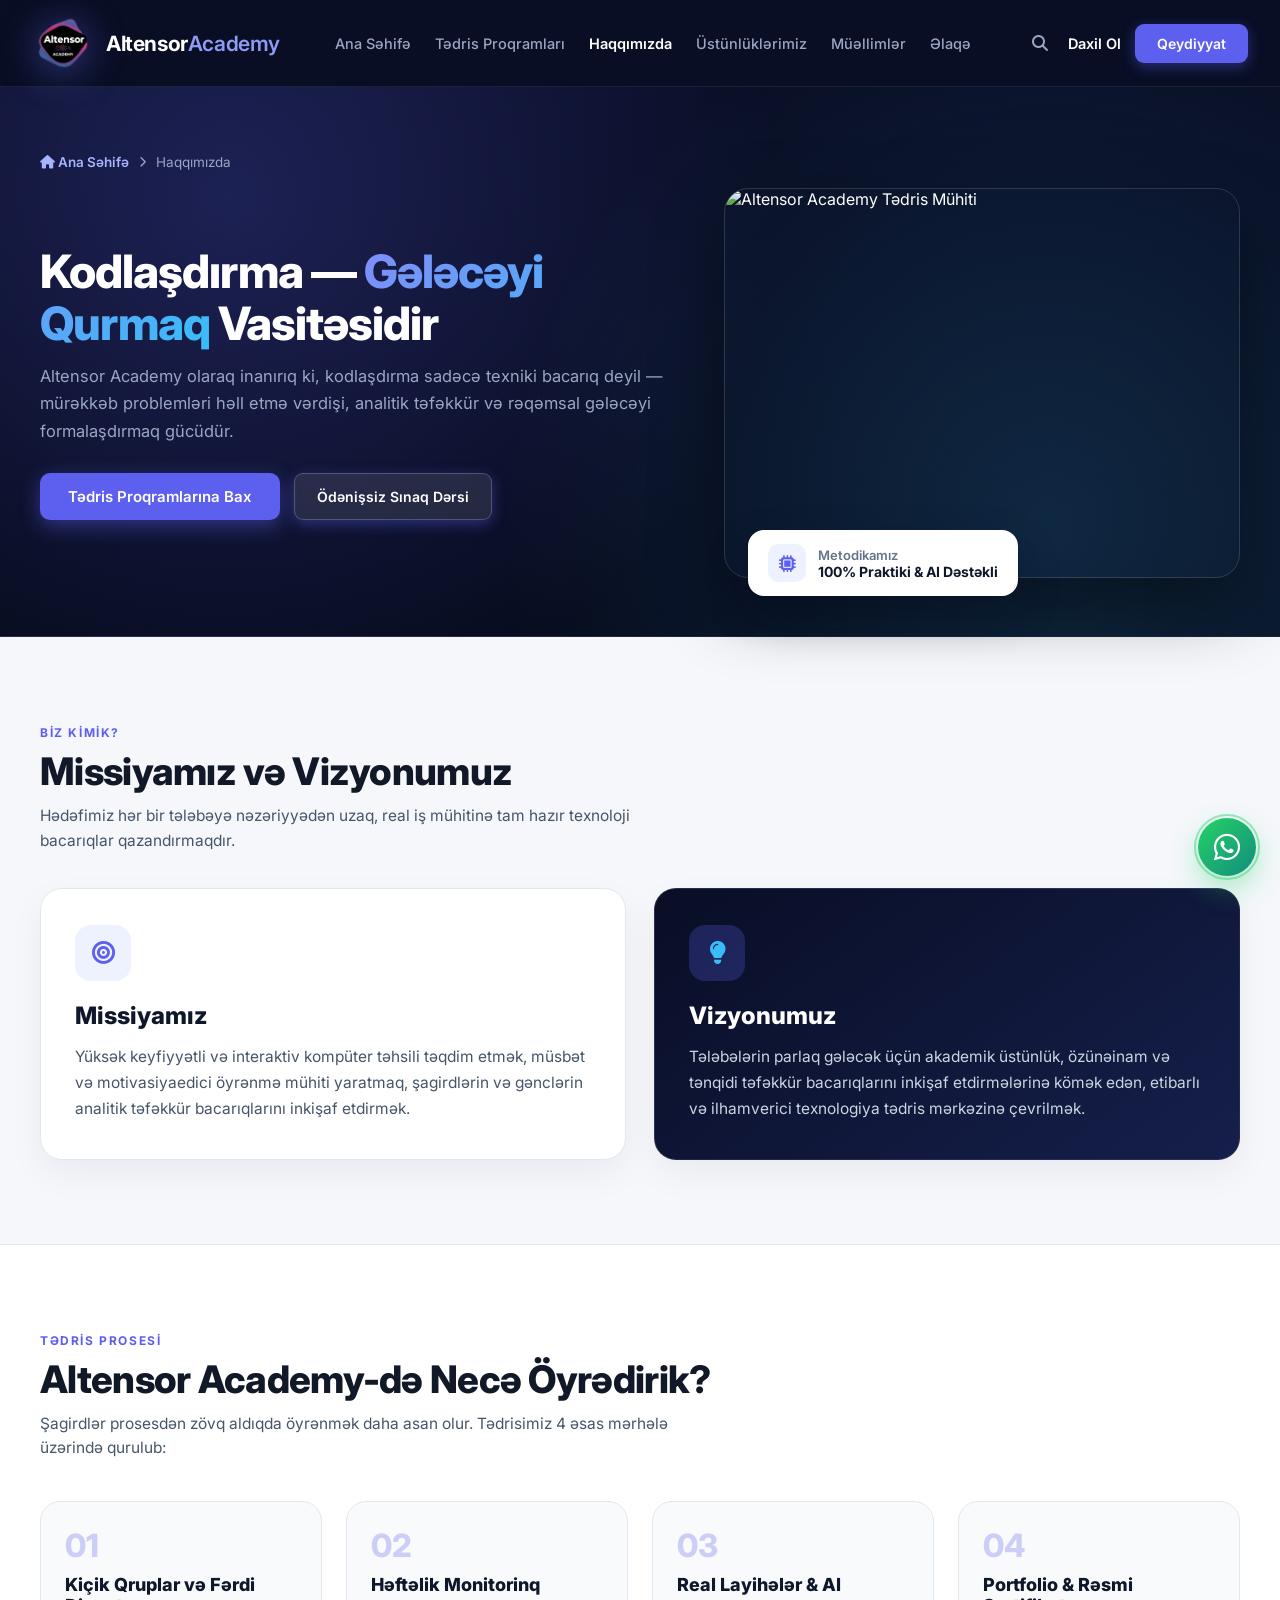
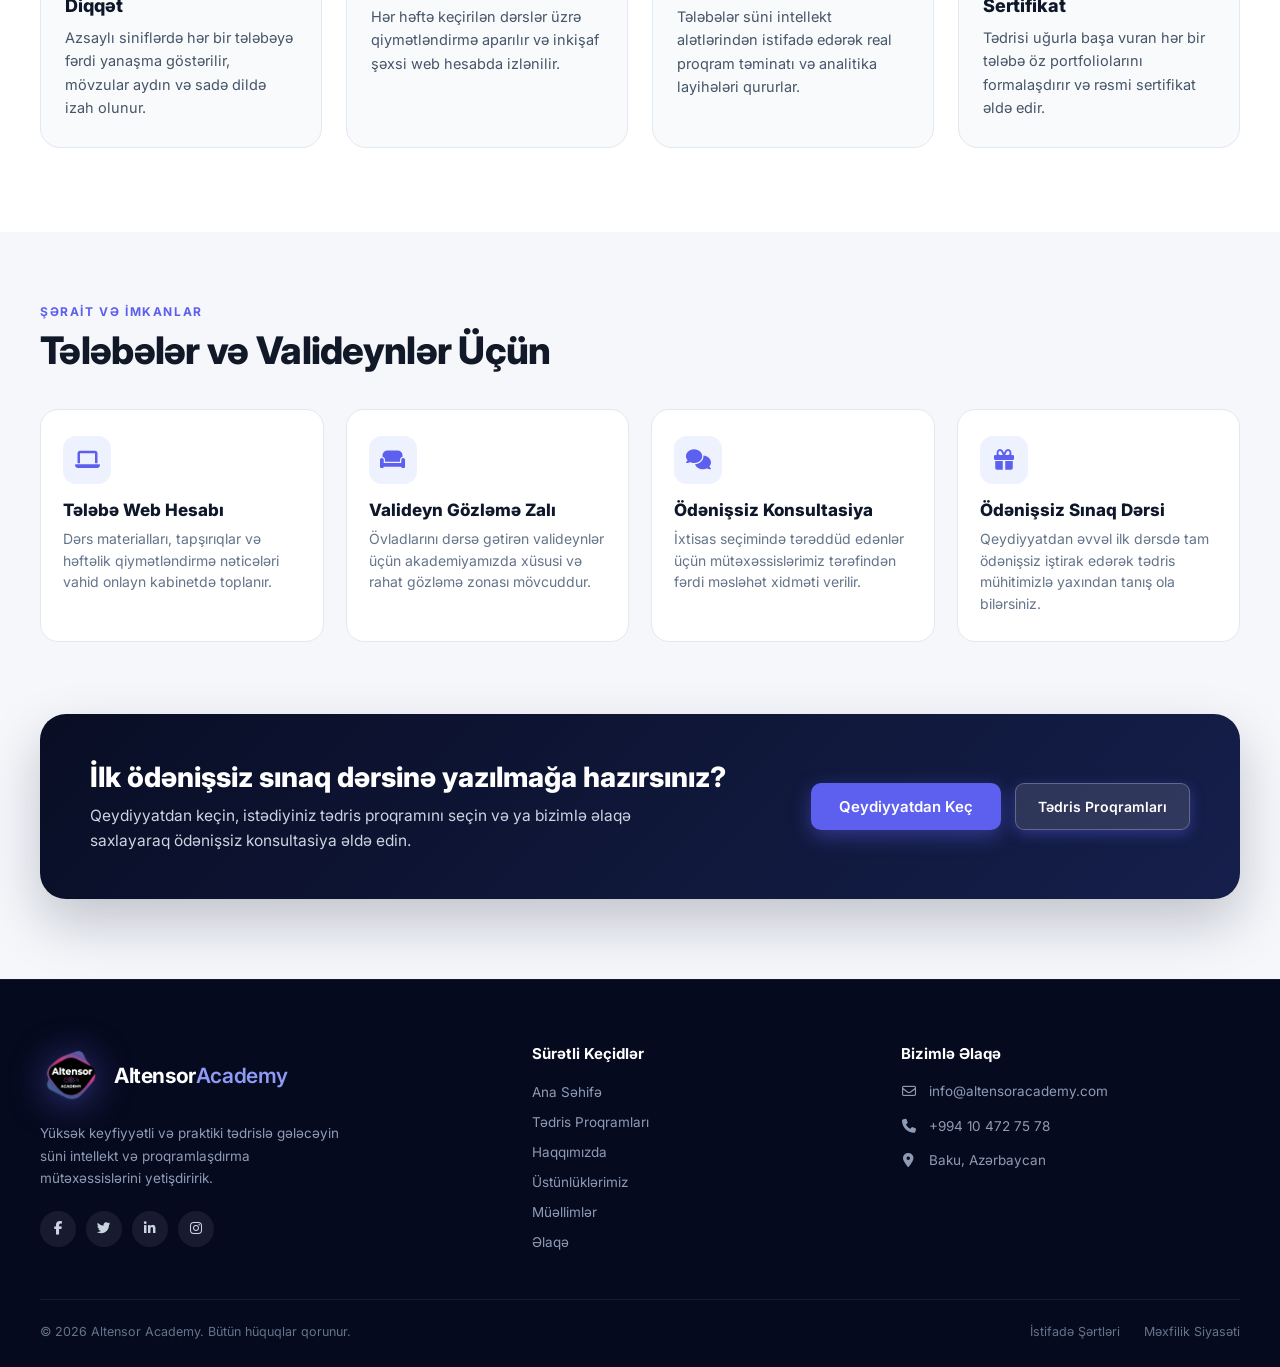
==== commit bfd7f95d: "Switch font from Plus Jakarta Sans to Inter for native Azerbaijani ə glyph support" ====
--- a/about.html
+++ b/about.html
@@ -7,9 +7,9 @@
 
   <link rel="preconnect" href="https://fonts.googleapis.com">
   <link rel="preconnect" href="https://fonts.gstatic.com" crossorigin>
-  <link href="https://fonts.googleapis.com/css2?family=Plus+Jakarta+Sans:wght@400;500;600;700;800&display=swap" rel="stylesheet">
+  <link href="https://fonts.googleapis.com/css2?family=Inter:wght@400;500;600;700;800&display=swap" rel="stylesheet">
   <link rel="stylesheet" href="https://cdnjs.cloudflare.com/ajax/libs/font-awesome/6.5.1/css/all.min.css">
-  <link rel="stylesheet" href="css/style.css">
+  <link rel="stylesheet" href="css/style.css?v=2">
 </head>
 <body>
 
@@ -263,7 +263,7 @@
             <a href="#" class="social-circle" aria-label="Facebook"><i class="fa-brands fa-facebook-f"></i></a>
             <a href="#" class="social-circle" aria-label="Twitter"><i class="fa-brands fa-twitter"></i></a>
             <a href="#" class="social-circle" aria-label="LinkedIn"><i class="fa-brands fa-linkedin-in"></i></a>
-            <a href="https://www.instagram.com/altensor.academy?vrfl=MWppcjVxbjloYjBxdg==" target="_blank" rel="noopener noreferrer" class="social-circle" aria-label="Instagram"><i class="fa-brands fa-instagram"></i></a>
+            <a href="https://www.instagram.com/altensor.academy/" target="_blank" rel="noopener noreferrer" class="social-circle" aria-label="Instagram"><i class="fa-brands fa-instagram"></i></a>
           </div>
         </div>
 
@@ -308,7 +308,7 @@
     </div>
   </footer>
 
-  <script src="js/config.js"></script>
-  <script src="js/main.js"></script>
+  <script src="js/config.js?v=2"></script>
+  <script src="js/main.js?v=2"></script>
 </body>
 </html>
--- a/css/style.css
+++ b/css/style.css
@@ -21,7 +21,7 @@
   margin: 0;
   padding: 0;
   box-sizing: border-box;
-  font-family: 'Plus Jakarta Sans', sans-serif;
+  font-family: 'Inter', sans-serif;
 }
 
 body {
